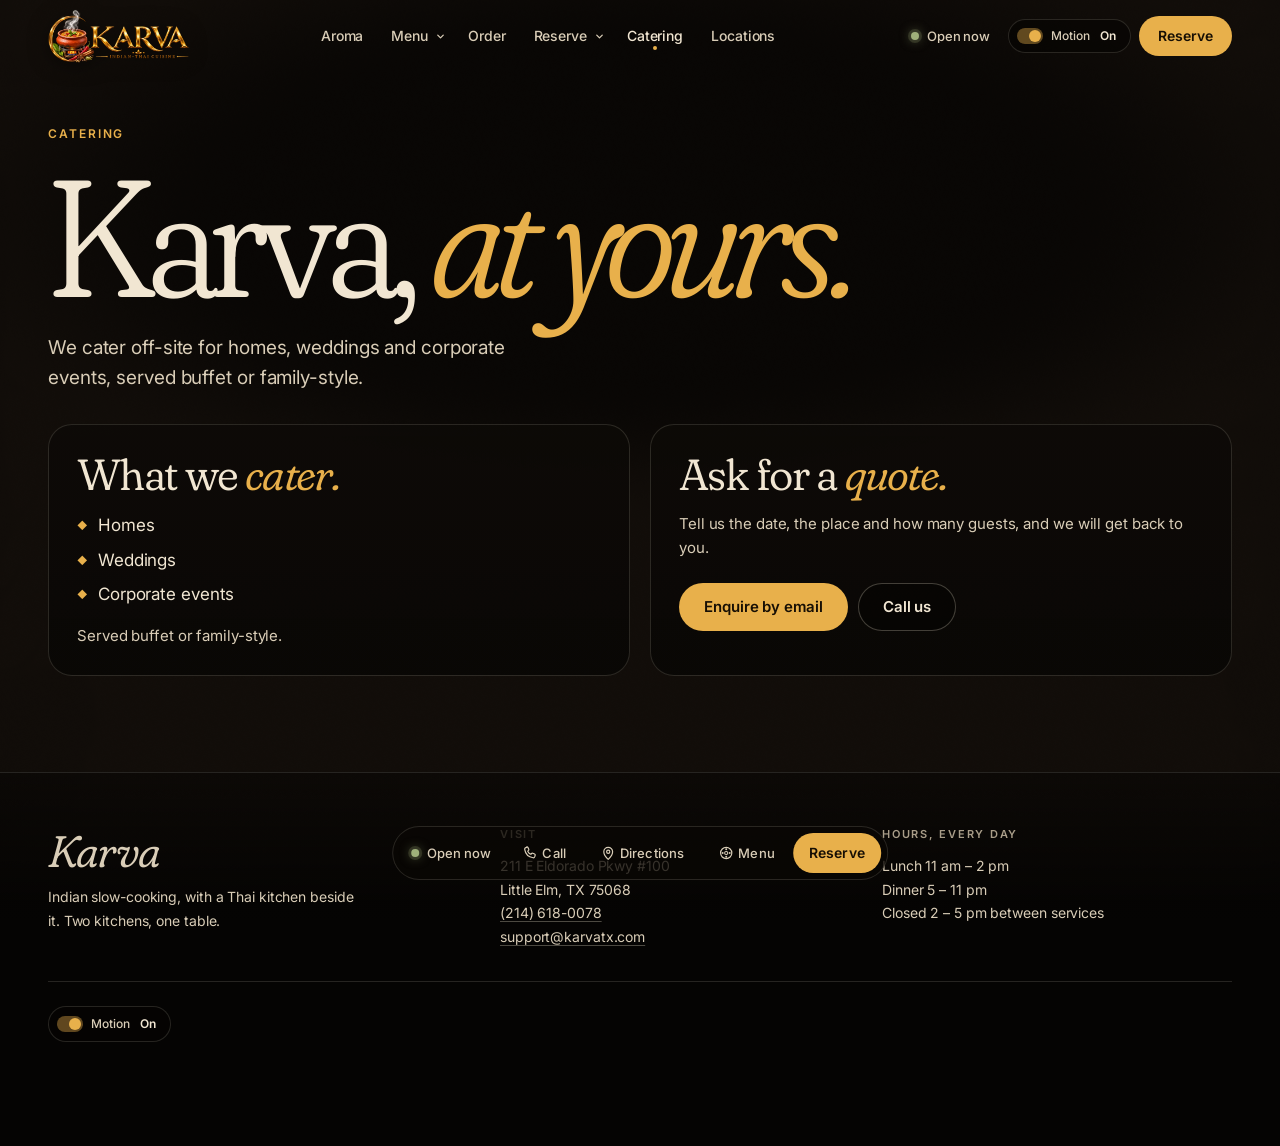
==== catering.html @ d3c76a6c "New gold Karva logo, and a sample smoke-logo opening at index-logo.html" ====
<!doctype html>
<html lang="en">
<head>
<script src="karva-motion-shim.js"></script>
<meta charset="utf-8">
<meta name="viewport" content="width=device-width, initial-scale=1, viewport-fit=cover">
<title>Karva · Catering</title>
<meta name="description" content="Karva catering in Little Elm, Texas: homes, weddings and corporate events, buffet or family-style.">
<meta name="theme-color" content="#050403">
<meta name="color-scheme" content="dark">
<link rel="icon" href="favicon.svg" type="image/svg+xml">
<link rel="preconnect" href="https://fonts.googleapis.com">
<link rel="preconnect" href="https://fonts.gstatic.com" crossorigin>
<link rel="stylesheet" href="https://fonts.googleapis.com/css2?family=Fraunces:ital,opsz,wght,SOFT,WONK@0,9..144,300..700,0..100,0..1;1,9..144,300..700,0..100,0..1&amp;family=Inter:wght@400;500;600&amp;display=swap">
<script>
/* Motion state before first paint: follow the OS unless the visitor chose. */
(function (d) {
  d.classList.add('js');
  var o = null; try { o = localStorage.getItem('karva-motion'); } catch (e) {}
  var r = !!(window.matchMedia && matchMedia('(prefers-reduced-motion: reduce)').matches);
  var on = o === 'on' || (o !== 'off' && !r);
  d.setAttribute('data-motion', on ? 'on' : 'off');
  if (on && window.WebGLRenderingContext && !/[?&]fx=off/.test(location.search)) d.classList.add('fx-pending');
})(document.documentElement);
</script>
<link rel="stylesheet" href="css/aroma.css?v=3">
<script type="module" src="js/site.js"></script>
</head>
<body data-atmos="table">
<div class="haze" aria-hidden="true"></div>
<a class="skip" href="#main">Skip to content</a>
<header class="nav" data-nav>
  <div class="nav__in">
    <a class="brand brand--logo" href="index.html"><img src="assets/brand/karva-logo-192.webp?v=2" width="502" height="192" alt="Karva, Indian-Thai cuisine. Home" decoding="async"></a>
    <nav class="nav__links" aria-label="Pages"><a href="index.html">Aroma</a><div class="dd"><a class="dd__top" href="menu.html">Menu</a><button class="dd__btn" type="button" aria-expanded="false" aria-label="More Menu pages"><svg viewBox="0 0 12 12" aria-hidden="true"><path d="m3 4.5 3 3 3-3" fill="none" stroke="currentColor" stroke-width="1.4" stroke-linecap="round" stroke-linejoin="round"/></svg></button><div class="dd__menu"><a href="menu.html">Full menu</a><a href="chaat.html">Chaat</a><a href="drinks.html">Drinks</a><a href="specials.html">Specials</a></div></div><a href="order.html">Order</a><div class="dd"><a class="dd__top" href="table.html">Reserve</a><button class="dd__btn" type="button" aria-expanded="false" aria-label="More Reserve pages"><svg viewBox="0 0 12 12" aria-hidden="true"><path d="m3 4.5 3 3 3-3" fill="none" stroke="currentColor" stroke-width="1.4" stroke-linecap="round" stroke-linejoin="round"/></svg></button><div class="dd__menu"><a href="table.html">Book a table</a><a href="parties.html">Parties</a><a href="events.html">Events</a></div></div><a href="catering.html" aria-current="page">Catering</a><a href="locations.html">Locations</a></nav>
    <div class="nav__acts">
      <p class="status" data-status><span class="status__dot" aria-hidden="true"></span><span data-status-text>11–2 · 5–11</span></p>
      <button class="motion" type="button" data-motion-toggle hidden aria-pressed="false"><span class="motion__track" aria-hidden="true"></span><span class="ml">Motion</span> <b data-motion-state>On</b></button>
      <a class="btn btn--gold btn--sm" href="tel:+12146180078" data-reserve aria-haspopup="dialog">Reserve</a>
      <details class="mnav">
        <summary aria-label="Open pages menu"><span class="mnav__ic" aria-hidden="true"></span>Pages</summary>
        <div class="mnav__sheet">
          <nav aria-label="Pages"><a class="big" href="index.html"><small>01</small>Aroma</a><a class="big" href="menu.html"><small>02</small>Menu</a><p class="mnav__sub"><a href="chaat.html">Chaat</a><a href="drinks.html">Drinks</a><a href="specials.html">Specials</a></p><a class="big" href="order.html"><small>03</small>Order</a><a class="big" href="table.html"><small>04</small>Reserve</a><p class="mnav__sub"><a href="parties.html">Parties</a><a href="events.html">Events</a></p><a class="big" href="catering.html" aria-current="page"><small>05</small>Catering</a><a class="big" href="locations.html"><small>06</small>Locations</a></nav>
          <div class="mnav__foot">
            <a class="btn btn--gold" href="tel:+12146180078" data-reserve aria-haspopup="dialog">Reserve</a>
            <a class="btn btn--line" href="tel:+12146180078">Call (214) 618-0078</a>
          </div>
        </div>
      </details>
    </div>
  </div>
</header>
<main id="main">
  <header class="phead" data-zone="0.5"><span class="kicker">Catering</span><h1>Karva, <em>at yours.</em></h1><p>We cater off-site for homes, weddings and corporate events, served buffet or family-style.</p></header>
  <div class="tgrid tgrid--two"><section class="tcard" aria-labelledby="h-c1"><h2 id="h-c1">What we <em>cater.</em></h2><ul class="tlist"><li>Homes</li><li>Weddings</li><li>Corporate events</li></ul><p>Served buffet or family-style.</p></section><section class="tcard" aria-labelledby="h-c2"><h2 id="h-c2">Ask for a <em>quote.</em></h2><p>Tell us the date, the place and how many guests, and we will get back to you.</p><div class="tcard__acts"><a class="btn btn--gold" href="mailto:support@karvatx.com?subject=Catering%20enquiry">Enquire by email</a><a class="btn btn--line" href="tel:+12146180078">Call us</a></div></section></div>
</main>
<footer class="foot">
  <div class="foot__in">
    <div>
      <p class="foot__brand">Karva</p>
      <p>Indian slow-cooking, with a Thai kitchen beside it. Two kitchens, one table.</p>
    </div>
    <div>
      <h2>Visit</h2>
      <address>211 E Eldorado Pkwy #100<br>Little Elm, TX 75068</address>
      <p><a href="tel:+12146180078">(214) 618-0078</a><br><a href="mailto:support@karvatx.com">support@karvatx.com</a></p>
    </div>
    <div>
      <h2>Hours, every day</h2>
      <p>Lunch 11 am – 2 pm<br>Dinner 5 – 11 pm<br>Closed 2 – 5 pm between services</p>
    </div>
    <div class="foot__base">
      <button class="motion" type="button" data-motion-toggle hidden aria-pressed="false"><span class="motion__track" aria-hidden="true"></span><span class="ml">Motion</span> <b data-motion-state>On</b></button>
    </div>
  </div>
</footer>
<nav class="bar" aria-label="Quick actions">
  <p class="status" data-status><span class="status__dot" aria-hidden="true"></span><span data-status-text>11–2 · 5–11</span></p>
  <a href="tel:+12146180078"><svg viewBox="0 0 20 20" aria-hidden="true"><path d="M6.2 2.8 4.4 3.3c-.9.3-1.5 1.2-1.3 2.1.9 5.4 5.1 9.6 10.5 10.5.9.2 1.8-.4 2.1-1.3l.5-1.8c.2-.6-.1-1.2-.7-1.5l-2.3-1c-.5-.2-1.1-.1-1.5.3l-.9 1c-1.7-.8-3.1-2.2-3.9-3.9l1-.9c.4-.4.5-1 .3-1.5l-1-2.3c-.3-.6-.9-.9-1.5-.7z" fill="none" stroke="currentColor" stroke-width="1.5" stroke-linejoin="round"/></svg>Call</a>
  <a href="https://www.google.com/maps/search/?api=1&amp;query=211+E+Eldorado+Pkwy+%23100%2C+Little+Elm%2C+TX+75068" target="_blank" rel="noopener"><svg viewBox="0 0 20 20" aria-hidden="true"><path d="M10 18s5.5-5.2 5.5-9.6A5.5 5.5 0 0 0 4.5 8.4C4.5 12.8 10 18 10 18z" fill="none" stroke="currentColor" stroke-width="1.5" stroke-linejoin="round"/><circle cx="10" cy="8.4" r="2" fill="none" stroke="currentColor" stroke-width="1.5"/></svg>Directions</a>
  <a href="menu.html"><svg viewBox="0 0 20 20" aria-hidden="true"><circle cx="10" cy="10" r="7" fill="none" stroke="currentColor" stroke-width="1.5"/><circle cx="10" cy="10" r="2" fill="none" stroke="currentColor" stroke-width="1.3"/><circle cx="10" cy="5.4" r="1.2" fill="currentColor"/><circle cx="14.4" cy="10" r="1.2" fill="currentColor"/><circle cx="10" cy="14.6" r="1.2" fill="currentColor"/><circle cx="5.6" cy="10" r="1.2" fill="currentColor"/></svg>Menu</a>
  <a class="bar__cta" href="tel:+12146180078" data-reserve aria-haspopup="dialog">Reserve</a>
</nav>
</body>
</html>
---- css/aroma.css ----
/* ==========================================================================
   Aroma — "you smell it before you see it."
   One stylesheet for the four pages. Black space, smoke and food.
   Display: Fraunces (SOFT + WONK axes). UI: Inter.
   Spacing scale: 8px. Breakpoints: phone < 760 · desktop >= 1080.
   The page is complete without the smoke: html.fx is only set once the
   WebGL atmosphere is actually running.
   ========================================================================== */

:root {
  --bg: #050403;
  --bg-2: #0d0a07;
  --cream: #F1E6D2;
  --cream-2: #D9CDB7;         /* 13:1 on bg */
  --mute: #A99D89;            /* 7.4:1 on bg */
  --ghee: #E8B04B;
  --turmeric: #D9A21B;
  --ember: #E2622B;
  --cardamom: #9FB07A;
  --line: rgba(241, 230, 210, .14);
  --line-2: rgba(241, 230, 210, .26);
  --glass: rgba(9, 7, 5, .78);

  --display: "Fraunces", "Iowan Old Style", "Palatino Linotype", Georgia, serif;
  --ui: "Inter", system-ui, -apple-system, "Segoe UI", Roboto, sans-serif;

  --g: 16px;
  --max: 1320px;
  --nav: calc(64px + env(safe-area-inset-top, 0px));
  --bar: calc(64px + env(safe-area-inset-bottom, 0px));
  --ease: cubic-bezier(.16, 1, .3, 1);
  --ease-io: cubic-bezier(.65, 0, .35, 1);
}
@media (min-width: 760px) { :root { --g: 32px; --nav: calc(72px + env(safe-area-inset-top, 0px)); } }
@media (min-width: 1080px) { :root { --g: 48px; --bar: 0px; } }

*, *::before, *::after { box-sizing: border-box; }
html { -webkit-text-size-adjust: 100%; background: var(--bg); scroll-padding-top: calc(var(--nav) + 16px); }
@media (prefers-reduced-motion: no-preference) { html[data-motion="on"] { scroll-behavior: smooth; } }
body {
  margin: 0;
  min-height: 100vh;
  background: var(--bg);
  color: var(--cream);
  font: 400 16px/1.55 var(--ui);
  letter-spacing: -0.006em;
  -webkit-font-smoothing: antialiased;
  -moz-osx-font-smoothing: grayscale;
  overflow-x: clip;
  padding-bottom: var(--bar);
}
body.is-locked { overflow: hidden; }
img { display: block; max-width: 100%; height: auto; }
a { color: inherit; }
button { font: inherit; color: inherit; }
h1, h2, h3, h4, p, ul, ol, dl, dd, figure { margin: 0; }
ul, ol { padding: 0; list-style: none; }

.display, h1, h2 {
  font-family: var(--display);
  font-weight: 340;
  font-optical-sizing: auto;
  font-variation-settings: "SOFT" 100, "WONK" 1;
  letter-spacing: -0.035em;
  line-height: .92;
}
em { font-style: italic; }
[hidden] { display: none !important; }
.vh { position: absolute !important; width: 1px; height: 1px; overflow: hidden; clip: rect(0 0 0 0); clip-path: inset(50%); white-space: nowrap; }

/* focus: a visible ghee ring on everything that takes focus */
:focus { outline: none; }
:focus-visible { outline: 2px solid var(--ghee); outline-offset: 3px; border-radius: 6px; }
.skip { position: fixed; left: 12px; top: -80px; z-index: 200; padding: 12px 18px; background: var(--ghee); color: #140d04; border-radius: 999px; font-weight: 600; text-decoration: none; }
.skip:focus { top: 12px; }

/* ==========================================================================
   Atmosphere + haze
   ========================================================================== */
.atmos { position: fixed; left: 0; top: 0; width: 100vw; height: 100vh; height: 100lvh; z-index: 0; display: block; pointer-events: none; }
main, .foot { position: relative; z-index: 1; }
body[data-atmos="table"]::before, body[data-atmos="dabba"]::before, body[data-atmos="chaat"]::before {
  content: ""; position: fixed; inset: 0; z-index: 0; pointer-events: none; transition: opacity 1s;
  background: radial-gradient(60% 45% at 75% 100%, rgba(226, 98, 43, .16), transparent 70%), radial-gradient(50% 40% at 10% 20%, rgba(232, 176, 75, .08), transparent 70%);
}
html.fx body::before { opacity: 0; }

.haze {
  position: fixed; inset: 0; z-index: 150; pointer-events: none; opacity: 0;
  background:
    radial-gradient(60% 50% at 30% 70%, rgba(232, 176, 75, .10), transparent 70%),
    radial-gradient(50% 40% at 70% 30%, rgba(241, 230, 210, .07), transparent 70%),
    var(--bg);
}
html[data-motion="on"] .haze { animation: haze-out 1.1s .08s var(--ease) both; }
html[data-motion="on"] .haze.is-in { animation: haze-in .5s var(--ease-io) both; }
@keyframes haze-out { from { opacity: 1; } to { opacity: 0; } }
@keyframes haze-in { from { opacity: 0; } to { opacity: 1; } }

/* ==========================================================================
   Buttons, status, motion switch
   ========================================================================== */
.btn {
  --h: 48px;
  display: inline-flex; align-items: center; justify-content: center; gap: 10px;
  min-height: var(--h); padding: 0 24px; border-radius: 999px;
  font: 600 15px/1 var(--ui); letter-spacing: -0.005em; text-decoration: none; white-space: nowrap;
  border: 1px solid transparent; cursor: pointer; background: none;
  transition: background-color .3s var(--ease), color .3s var(--ease), border-color .3s var(--ease), transform .5s var(--ease), box-shadow .5s var(--ease);
}
.btn--gold { background: var(--ghee); color: #170f04; box-shadow: 0 0 0 0 rgba(232, 176, 75, 0); }
.btn--gold:hover { background: #F2C266; box-shadow: 0 10px 40px -8px rgba(232, 176, 75, .55); transform: translateY(-1px); }
.btn--line { border-color: var(--line-2); color: var(--cream); background: rgba(5, 4, 3, .5); }
.btn--line:hover { border-color: var(--ghee); color: var(--ghee); }
.btn--sm { --h: 40px; padding: 0 18px; font-size: 14px; }
.btn--xl { --h: 64px; padding: 0 36px; font-size: 17px; }
.btn:active { transform: translateY(1px) scale(.99); }

.status { display: inline-flex; align-items: center; gap: 8px; font: 500 13px/1 var(--ui); color: var(--cream-2); white-space: nowrap; }
.status__dot { width: 8px; height: 8px; border-radius: 50%; background: var(--mute); box-shadow: 0 0 0 3px rgba(169, 157, 137, .16); flex: none; }
.status.is-open .status__dot { background: var(--cardamom); box-shadow: 0 0 0 3px rgba(159, 176, 122, .2), 0 0 12px rgba(159, 176, 122, .7); }
html[data-motion="on"] .status.is-open .status__dot { animation: ember 2.8s ease-in-out infinite; }
@keyframes ember { 50% { box-shadow: 0 0 0 5px rgba(159, 176, 122, .08), 0 0 18px rgba(159, 176, 122, .9); } }

.motion {
  display: inline-flex; align-items: center; gap: 8px; min-height: 36px; padding: 0 12px 0 8px;
  border: 1px solid var(--line); border-radius: 999px; background: rgba(5, 4, 3, .6);
  font: 500 12px/1 var(--ui); color: var(--cream-2); cursor: pointer; transition: border-color .3s, color .3s;
}
.motion:hover { border-color: var(--line-2); color: var(--cream); }
.motion__track { position: relative; width: 26px; height: 16px; border-radius: 999px; background: rgba(241, 230, 210, .16); transition: background .3s; }
.motion__track::after { content: ""; position: absolute; left: 2px; top: 2px; width: 12px; height: 12px; border-radius: 50%; background: var(--cream-2); transition: transform .4s var(--ease), background .3s; }
.motion[aria-pressed="true"] .motion__track { background: rgba(232, 176, 75, .4); }
.motion[aria-pressed="true"] .motion__track::after { transform: translateX(10px); background: var(--ghee); }
.motion b { font-weight: 600; color: var(--cream); min-width: 1.7em; }

/* ==========================================================================
   Nav: floating, minimal
   ========================================================================== */
.nav { position: fixed; z-index: 60; left: 0; right: 0; top: 0; height: var(--nav); padding-top: env(safe-area-inset-top, 0px); pointer-events: none; }
.nav__in {
  height: 100%; max-width: calc(var(--max) + 2 * var(--g)); margin: 0 auto; padding: 0 var(--g);
  display: flex; align-items: center; gap: 16px; position: relative;
}
.nav__in > * { pointer-events: auto; }
.nav::before {
  content: ""; position: absolute; inset: 0 0 -24px; pointer-events: none; opacity: 0; transition: opacity .5s;
  background: linear-gradient(to bottom, rgba(5, 4, 3, .92), rgba(5, 4, 3, .6) 60%, transparent);
}
.nav.is-scrolled::before { opacity: 1; }
.brand {
  position: relative; text-decoration: none; margin-right: auto;
  font-family: var(--display); font-size: 30px; font-weight: 400; font-style: italic; letter-spacing: -0.04em; line-height: 1;
  font-variation-settings: "SOFT" 100, "WONK" 1, "opsz" 72; color: var(--cream); padding: 6px 2px;
}
.brand::after { content: ""; position: absolute; left: 2px; right: 2px; bottom: 2px; height: 1px; background: var(--ghee); transform: scaleX(0); transform-origin: left; transition: transform .6s var(--ease); }
.brand:hover::after { transform: scaleX(1); }
.nav__links { display: none; gap: 4px; align-items: center; font: 500 14px/1 var(--ui); }
.nav__links a { position: relative; padding: 10px 12px; text-decoration: none; color: var(--cream-2); border-radius: 999px; transition: color .3s; }
.nav__links a:hover, .nav__links a[aria-current="page"] { color: var(--cream); }
.nav__links a[aria-current="page"]::after, .nav__links a:hover::after {
  content: ""; position: absolute; left: 50%; bottom: 3px; width: 4px; height: 4px; margin-left: -2px; border-radius: 50%; background: var(--ghee);
}
.nav__links .sep { color: var(--mute); }
.nav .status { padding: 8px 4px; }
.nav .status [data-status-text] { position: absolute; width: 1px; height: 1px; overflow: hidden; clip-path: inset(50%); white-space: nowrap; }
.nav__acts { display: flex; align-items: center; gap: 8px; }
.nav__acts .motion { min-height: 34px; }
@media (min-width: 1100px) {
  .nav__links { display: flex; }
  .mnav { display: none; }
  .brand { margin-right: 0; }
  .nav__links { margin: 0 auto; }
}
@media (min-width: 1080px) { .nav .status { margin-right: 6px; } .nav .status [data-status-text] { position: static; width: auto; height: auto; clip-path: none; } }
@media (max-width: 1099px) { .nav__acts .btn { display: none; } }
@media (max-width: 380px) { .motion { padding: 0 8px; } .motion > span:not(.motion__track), .motion .ml { display: none; } }

/* phone menu */
.mnav summary {
  list-style: none; display: inline-flex; align-items: center; gap: 8px; min-height: 36px; padding: 0 14px;
  border: 1px solid var(--line-2); border-radius: 999px; background: rgba(5, 4, 3, .6); font: 600 13px/1 var(--ui); cursor: pointer;
}
.mnav summary::-webkit-details-marker { display: none; }
.mnav__ic { width: 14px; height: 8px; position: relative; }
.mnav__ic::before, .mnav__ic::after { content: ""; position: absolute; left: 0; right: 0; height: 1.5px; background: currentColor; border-radius: 2px; transition: transform .4s var(--ease); }
.mnav__ic::before { top: 0; } .mnav__ic::after { bottom: 0; }
.mnav[open] .mnav__ic::before { transform: translateY(3.25px) rotate(45deg); }
.mnav[open] .mnav__ic::after { transform: translateY(-3.25px) rotate(-45deg); }
.mnav__sheet {
  position: fixed; inset: 0; z-index: -1; padding: calc(var(--nav) + 24px) var(--g) calc(var(--bar) + 24px);
  background: radial-gradient(80% 50% at 20% 100%, rgba(232, 176, 75, .14), transparent 70%), var(--bg);
  display: flex; flex-direction: column; gap: 4px; overflow-y: auto;
}
.mnav__sheet a.big { font-family: var(--display); font-size: clamp(44px, 14vw, 72px); font-weight: 330; letter-spacing: -0.04em; line-height: 1.05; text-decoration: none; padding: 4px 0; display: flex; align-items: baseline; gap: 14px; font-variation-settings: "SOFT" 100, "WONK" 1; }
.mnav__sheet a.big small { font: 500 12px/1 var(--ui); color: var(--mute); letter-spacing: .08em; }
.mnav__sheet a.big[aria-current="page"] { color: var(--ghee); font-style: italic; }
.mnav__foot { margin-top: auto; padding-top: 32px; display: flex; flex-wrap: wrap; gap: 12px; align-items: center; }
html[data-motion="on"] .mnav[open] .mnav__sheet a.big { animation: rise .7s var(--ease) both; }
html[data-motion="on"] .mnav[open] .mnav__sheet a.big:nth-child(2) { animation-delay: .05s; }
html[data-motion="on"] .mnav[open] .mnav__sheet a.big:nth-child(3) { animation-delay: .1s; }
html[data-motion="on"] .mnav[open] .mnav__sheet a.big:nth-child(4) { animation-delay: .15s; }
@keyframes rise { from { opacity: 0; transform: translateY(24px); filter: blur(6px); } }

/* ==========================================================================
   Bottom bar: Call · Directions · Menu · Reserve (phones full width,
   desktop a small floating pill)
   ========================================================================== */
.bar {
  position: fixed; z-index: 55; left: 0; right: 0; bottom: 0;
  display: grid; grid-template-columns: 1fr 1fr 1fr 1.25fr; align-items: stretch;
  padding: 8px 8px calc(8px + env(safe-area-inset-bottom, 0px)); gap: 6px;
  background: linear-gradient(to top, rgba(5, 4, 3, .98) 60%, rgba(5, 4, 3, .9));
  border-top: 1px solid var(--line);
}
.bar a {
  display: flex; flex-direction: column; align-items: center; justify-content: center; gap: 4px; min-height: 48px;
  font: 500 11.5px/1 var(--ui); letter-spacing: .01em; text-decoration: none; color: var(--cream-2); border-radius: 14px;
  transition: color .3s, background-color .3s;
}
.bar a:hover { color: var(--cream); background: rgba(241, 230, 210, .05); }
.bar svg { width: 20px; height: 20px; }
.bar .bar__cta { background: var(--ghee); color: #170f04; font-size: 14px; font-weight: 600; flex-direction: row; }
.bar .bar__cta:hover { background: #F2C266; color: #170f04; }
.bar .status { display: none; }
@media (min-width: 1080px) {
  .bar {
    left: 50%; right: auto; bottom: calc(20px + env(safe-area-inset-bottom, 0px)); transform: translateX(-50%);
    grid-template-columns: auto auto auto auto auto; padding: 6px; gap: 2px; border: 1px solid var(--line);
    border-radius: 999px; background: var(--glass);
  }
  .bar .status { display: inline-flex; padding: 0 14px 0 12px; }
  .bar a { flex-direction: row; min-height: 40px; padding: 0 16px; border-radius: 999px; font-size: 13px; }
  .bar svg { width: 16px; height: 16px; }
}

/* ==========================================================================
   Veils: a photograph under smoke. Without the WebGL smoke the photo shows
   through a still, elegant CSS haze.
   ========================================================================== */
.veil { position: absolute; inset: 0; overflow: hidden; background: var(--bg); }
.veil img { width: 100%; height: 100%; object-fit: cover; transition: opacity .6s; }
.veil::after {
  content: ""; position: absolute; inset: -10%; pointer-events: none;
  background:
    radial-gradient(30% 22% at 12% 96%, rgba(241, 230, 210, .12), transparent 70%),
    radial-gradient(26% 20% at 88% 98%, rgba(241, 230, 210, .1), transparent 70%),
    radial-gradient(140% 100% at 50% 45%, transparent 55%, rgba(5, 4, 3, .5) 100%),
    linear-gradient(to bottom, rgba(5, 4, 3, .45), transparent 22%, transparent 55%, rgba(5, 4, 3, .82));
}
.hero .veil::after { background:
    radial-gradient(46% 40% at 50% 48%, rgba(5, 4, 3, .72), rgba(5, 4, 3, .35) 70%, transparent 100%),
    radial-gradient(40% 30% at 18% 78%, rgba(241, 230, 210, .14), transparent 70%),
    radial-gradient(120% 90% at 50% 50%, transparent 30%, rgba(5, 4, 3, .78) 80%),
    linear-gradient(to bottom, rgba(5, 4, 3, .55), rgba(5, 4, 3, .25) 30%, rgba(5, 4, 3, .3) 60%, rgba(5, 4, 3, .9)); }
html[data-motion="on"]:not(.fx) .veil::after { animation: drift 18s ease-in-out infinite alternate; }
@keyframes drift { to { transform: translate3d(2%, -3%, 0) scale(1.04); } }
html.fx .veil { background: transparent; }
html.fx .veil.is-gl img { opacity: 0; }
html.fx .veil.is-gl::after { opacity: 0; }

/* text sitting over food always gets a quiet dark backing */
.legible { text-shadow: 0 1px 2px rgba(5, 4, 3, .6), 0 0 34px rgba(5, 4, 3, .75); }
.cap {
  font: 500 11.5px/1.4 var(--ui); letter-spacing: .02em; color: var(--cream-2);
  display: inline-flex; gap: 8px; align-items: center; padding: 7px 12px; border-radius: 999px; background: rgba(5, 4, 3, .66);
}
.cap::before { content: ""; width: 5px; height: 5px; border-radius: 50%; background: var(--ghee); opacity: .8; }

.kicker { font: 600 12px/1 var(--ui); letter-spacing: .16em; text-transform: uppercase; color: var(--ghee); }
.hint { font: 500 13px/1 var(--ui); color: var(--cream-2); display: none; align-items: center; gap: 10px; }
html.fx .hint { display: inline-flex; }
.hint i { width: 22px; height: 22px; border-radius: 50%; border: 1px solid var(--line-2); position: relative; }
.hint i::after { content: ""; position: absolute; inset: 7px; border-radius: 50%; background: var(--ghee); }
html[data-motion="on"] .hint i::after { animation: orbit 2.4s var(--ease-io) infinite; }
@keyframes orbit { 0% { transform: translate(-5px, 0); } 50% { transform: translate(5px, -2px); } 100% { transform: translate(-5px, 0); } }

/* ==========================================================================
   INDEX — the opening
   ========================================================================== */
.hero { position: relative; min-height: 100vh; min-height: 100svh; display: grid; place-items: center; text-align: center; padding: calc(var(--nav) + 24px) var(--g) calc(var(--bar) + 96px); }
.hero__copy { position: relative; display: grid; justify-items: center; gap: 28px; padding: 24px 12px; }
.hero__title { font-size: clamp(76px, 21vw, 260px); font-weight: 320; letter-spacing: -0.05em; line-height: .86; }
.hero__title .ln { display: block; }
.hero__title .ln:last-child { font-style: italic; color: var(--ghee); padding-right: .04em; }
.hero__line { max-width: 30ch; font: 400 clamp(16px, 1.6vw, 20px)/1.45 var(--ui); color: var(--cream); }
/* small text over a photograph always sits on a quiet dark backing (AA) */
.hero__line, .course__line, .hint { background: rgba(5, 4, 3, .62); padding: 10px 16px; border-radius: 14px; -webkit-box-decoration-break: clone; box-decoration-break: clone; }
.hint { padding: 8px 14px 8px 8px; border-radius: 999px; }
.course__line { justify-self: start; }
.course--right .course__line { justify-self: end; }
.hero__foot { position: absolute; left: var(--g); right: var(--g); bottom: calc(var(--bar) + 20px); display: flex; justify-content: space-between; align-items: end; gap: 16px; }
.cue { font: 500 12px/1 var(--ui); letter-spacing: .14em; text-transform: uppercase; color: var(--cream-2); display: inline-flex; align-items: center; gap: 10px; text-decoration: none; }
.cue::after { content: ""; width: 1px; height: 32px; background: linear-gradient(var(--ghee), transparent); }
html[data-motion="on"] .cue::after { animation: fall 2.2s var(--ease-io) infinite; transform-origin: top; }
@keyframes fall { 0% { transform: scaleY(0); } 50% { transform: scaleY(1); } 100% { transform: scaleY(1); opacity: 0; } }

/* the opening sequence: the HTML title condenses in while the smoke words hold */
html.fx-pending .hero__title { opacity: 0; filter: blur(18px); }
html.fx-pending .hero:not(.is-formed) .hero__title { animation: failsafe .01s 6s forwards; }
html.fx-pending .hero.is-formed .hero__title { opacity: 1; filter: blur(0); transition: opacity 1.6s var(--ease), filter 1.8s var(--ease); }
html.fx-pending .hero .hero__line, html.fx-pending .hero .hint, html.fx-pending .hero__foot { opacity: 0; transform: translateY(12px); }
html.fx-pending .hero:not(.is-released) .hero__line { animation: failsafe .01s 6.5s forwards; }
html.fx-pending .hero.is-released .hero__line,
html.fx-pending .hero.is-released .hint,
html.fx-pending .hero.is-released .hero__foot { opacity: 1; transform: none; transition: opacity 1.4s var(--ease) .5s, transform 1.4s var(--ease) .5s; }
@keyframes failsafe { to { opacity: 1; filter: none; transform: none; } }
html[data-motion="on"]:not(.fx-pending) .hero__copy > * { animation: rise 1.4s var(--ease) both; }
html[data-motion="on"]:not(.fx-pending) .hero__copy > :nth-child(2) { animation-delay: .15s; }
html[data-motion="on"]:not(.fx-pending) .hero__copy > :nth-child(3) { animation-delay: .3s; }

/* courses */
.course { position: relative; min-height: 100vh; min-height: 100svh; display: grid; align-items: end; padding: calc(var(--nav) + 32px) var(--g) calc(var(--bar) + 40px); }
.course__inner { max-width: var(--max); width: 100%; margin: 0 auto; display: flex; }
.course__text { position: relative; width: fit-content; max-width: 100%; display: grid; gap: 18px; padding-bottom: 8px; }
.course--right .course__inner { justify-content: flex-end; }
.course__no { font: 600 12px/1 var(--ui); letter-spacing: .18em; color: var(--ghee); text-transform: uppercase; display: flex; gap: 14px; align-items: center; }
.course__no::after { content: ""; width: 48px; height: 1px; background: currentColor; opacity: .6; }
.course__word { font-size: clamp(88px, 24vw, 300px); font-weight: 300; letter-spacing: -0.055em; line-height: .82; margin-left: -.04em; }
.course__word em { color: var(--ghee); }
.course__line { max-width: 34ch; font-size: clamp(16px, 1.5vw, 19px); line-height: 1.5; color: var(--cream); }
.course .cap { position: absolute; right: var(--g); top: calc(var(--nav) + 16px); }
.course--right .course__text { justify-items: end; text-align: right; }
.course--right .course__no { flex-direction: row-reverse; }
@media (min-width: 1080px) { .course { padding-bottom: 132px; } }

/* stirring: the word is still smoke until the plate has been stirred */
html.fx[data-motion="on"] [data-stir] .course__word,
html.fx[data-motion="on"] [data-stir] .course__line { transition: opacity 1.6s var(--ease), filter 1.8s var(--ease), transform 1.8s var(--ease), letter-spacing 2s var(--ease); }
html.fx[data-motion="on"] [data-stir]:not(.is-clear) .course__word { opacity: .06; filter: blur(22px); transform: translateY(.06em) scale(1.04); letter-spacing: -0.02em; }
html.fx[data-motion="on"] [data-stir]:not(.is-clear) .course__line { opacity: 0; filter: blur(8px); transform: translateY(10px); }
html.fx[data-motion="on"] [data-stir].is-clear .course__line { transition-delay: .35s; }

/* finale */
.finale { position: relative; min-height: 92vh; min-height: 92svh; display: grid; place-items: center; text-align: center; padding: 120px var(--g); }
.finale__in { display: grid; justify-items: center; gap: 28px; }
.finale__h { font-size: clamp(56px, 11vw, 168px); font-weight: 320; letter-spacing: -0.05em; }
.finale__h em { color: var(--ghee); }
.finale__acts { display: flex; flex-wrap: wrap; gap: 12px; justify-content: center; }
.finale__fine { font-size: 14px; color: var(--cream-2); max-width: 44ch; }
.second { margin-top: 24px; padding-top: 24px; border-top: 1px solid var(--line); display: grid; gap: 8px; justify-items: center; }
.second p:last-child { font-size: 15px; color: var(--cream-2); }

/* ==========================================================================
   Page heads (dabba, chaat, table)
   ========================================================================== */
.phead { position: relative; padding: calc(var(--nav) + 56px) var(--g) 32px; max-width: calc(var(--max) + 2 * var(--g)); margin: 0 auto; }
.phead h1 { font-size: clamp(64px, 13vw, 184px); font-weight: 320; letter-spacing: -0.05em; }
.phead h1 em { color: var(--ghee); }
.phead p { margin-top: 20px; max-width: 40ch; font-size: clamp(16px, 1.5vw, 19px); color: var(--cream-2); }
.phead .kicker { display: block; margin-bottom: 20px; }
html[data-motion="on"] .phead > * { animation: rise 1.4s var(--ease) both .25s; }
html[data-motion="on"] .phead > :nth-child(2) { animation-delay: .38s; }
html[data-motion="on"] .phead > :nth-child(3) { animation-delay: .5s; }

/* ==========================================================================
   MENU — the masala dabba
   ========================================================================== */
.dabba-wrap { max-width: calc(var(--max) + 2 * var(--g)); margin: 0 auto; padding: 8px var(--g) 96px; display: grid; gap: 48px; }
@media (min-width: 1080px) {
  .dabba-wrap { grid-template-columns: minmax(0, 1.05fr) minmax(0, 1fr); gap: 72px; align-items: start; }
  .tins { position: sticky; top: calc(var(--nav) + 16px); }
}
.tins { display: grid; justify-items: center; gap: 28px; }
.phead--tight { padding-bottom: 8px; }
.phead--tight h1 { font-size: clamp(56px, 9vw, 128px); }
@media (min-width: 1080px) { .tins .tin:not(.tin--thai) { --s: min(560px, calc(100vh - var(--nav) - 230px), 40vw); } }
.tins__note { font-size: 13px; color: var(--mute); text-align: center; }

.tin {
  --s: min(92vw, 600px);
  position: relative; display: block; width: var(--s); aspect-ratio: 1; border-radius: 50%;
  background:
    radial-gradient(circle at 34% 26%, rgba(255, 255, 255, .5), rgba(255, 255, 255, 0) 22%),
    conic-gradient(from 210deg, #2c2f32, #d4d9dd 7%, #5a5f64 16%, #f1f4f6 27%, #6a6f74 38%, #24272a 50%, #a9aeb3 63%, #44484c 74%, #e6eaed 86%, #2c2f32);
  box-shadow:
    0 50px 90px -20px rgba(0, 0, 0, .9),
    0 18px 30px -10px rgba(0, 0, 0, .7),
    inset 0 0 0 1px rgba(255, 255, 255, .25),
    inset 0 2px 1px rgba(255, 255, 255, .5),
    inset 0 -3px 6px rgba(0, 0, 0, .6);
}
.tin::before { /* the floor of the tin: concentric brushing, darker steel */
  content: ""; position: absolute; inset: 4.2%; border-radius: 50%;
  background:
    repeating-radial-gradient(circle at 50% 50%, rgba(255, 255, 255, .035) 0 1px, rgba(0, 0, 0, .04) 1px 3px),
    radial-gradient(circle at 36% 30%, rgba(255, 255, 255, .28), transparent 40%),
    conic-gradient(from 30deg, #3d4145, #9aa0a5 12%, #4b4f53 25%, #c3c8cc 40%, #3a3e42 55%, #8d9297 70%, #2f3337 85%, #3d4145);
  box-shadow: inset 0 10px 26px rgba(0, 0, 0, .75), inset 0 -2px 2px rgba(255, 255, 255, .25), 0 0 0 2px rgba(0, 0, 0, .25);
}
.tin::after { /* the warm light of the room on the rim */
  content: ""; position: absolute; inset: -1px; border-radius: 50%; pointer-events: none;
  background: radial-gradient(circle at 70% 85%, rgba(232, 176, 75, .18), transparent 30%);
  mix-blend-mode: screen;
}
.tin__list { position: absolute; inset: 0; }

.katori {
  --k: 27%;
  position: absolute; left: calc(var(--x) - var(--k) / 2); top: calc(var(--y) - var(--k) / 2);
  width: var(--k); aspect-ratio: 1; padding: 0; border: 0; border-radius: 50%; cursor: pointer; background: none;
  transition: transform .6s var(--ease), filter .6s var(--ease);
  -webkit-tap-highlight-color: transparent;
}
.katori__bowl {
  position: absolute; inset: 0; border-radius: 50%;
  background:
    radial-gradient(circle at 34% 24%, rgba(255, 255, 255, .6), transparent 26%),
    conic-gradient(from 160deg, #3b3f43, #e9edf0 10%, #70757a 24%, #f6f8f9 36%, #50555a 52%, #2b2e31 64%, #b9bec2 78%, #474b4f 90%, #3b3f43);
  box-shadow: 0 12px 18px -6px rgba(0, 0, 0, .85), 0 3px 4px rgba(0, 0, 0, .6), inset 0 0 0 1px rgba(255, 255, 255, .28);
}
.katori__spice {
  position: absolute; inset: 9%; border-radius: 50%;
  background-color: var(--c);
  background-image:
    radial-gradient(circle at 38% 32%, rgba(255, 255, 255, .34), transparent 46%),
    radial-gradient(circle at 50% 50%, transparent 54%, rgba(0, 0, 0, .5) 100%),
    var(--tex, none);
  background-size: 100% 100%, 100% 100%, var(--ts, 100% 100%);
  box-shadow: inset 0 4px 10px rgba(0, 0, 0, .55), inset 0 -2px 3px rgba(255, 255, 255, .12);
  transition: transform .8s var(--ease);
}
.katori__spice::after { /* a heap: the middle catches the light */
  content: ""; position: absolute; inset: 14%; border-radius: 50%;
  background: radial-gradient(circle at 42% 38%, rgba(255, 255, 255, .22), transparent 60%);
  filter: blur(2px);
}
.katori__label {
  position: absolute; z-index: 3; left: 50%; bottom: -6px; transform: translate(-50%, 50%);
  padding: 5px 10px; border-radius: 999px; background: rgba(5, 4, 3, .9); border: 1px solid var(--line);
  font: 600 11px/1 var(--ui); letter-spacing: .02em; white-space: nowrap; color: var(--cream); pointer-events: none;
  transition: background .3s, color .3s, border-color .3s;
}
.katori:hover { transform: translateY(-3px) scale(1.04); }
.katori:hover .katori__spice { transform: scale(1.04) rotate(8deg); }
.katori[aria-selected="true"] { transform: translateY(-5px) scale(1.07); filter: drop-shadow(0 0 22px rgba(232, 176, 75, .35)); z-index: 2; }
.katori[aria-selected="true"] .katori__label { background: var(--ghee); color: #170f04; border-color: var(--ghee); }
.katori:focus-visible { outline-offset: 4px; border-radius: 50%; }
@media (max-width: 480px) { .katori__label { font-size: 10px; padding: 4px 7px; } }

/* spice textures: seeds drawn as dots, powders as fine grain */
.sp-turmeric   { --c: #D9A21B; --tex: url("data:image/svg+xml,%3Csvg xmlns='http://www.w3.org/2000/svg' width='120' height='120'%3E%3Cfilter id='n'%3E%3CfeTurbulence type='fractalNoise' baseFrequency='.9' numOctaves='2'/%3E%3CfeColorMatrix values='0 0 0 0 .4 0 0 0 0 .25 0 0 0 0 0 0 0 0 .55 0'/%3E%3C/filter%3E%3Crect width='120' height='120' filter='url(%23n)'/%3E%3C/svg%3E"); --ts: 60px 60px; }
.sp-chilli     { --c: #B3311F; --tex: url("data:image/svg+xml,%3Csvg xmlns='http://www.w3.org/2000/svg' width='120' height='120'%3E%3Cfilter id='n'%3E%3CfeTurbulence type='fractalNoise' baseFrequency='.85' numOctaves='2'/%3E%3CfeColorMatrix values='0 0 0 0 .25 0 0 0 0 .02 0 0 0 0 0 0 0 0 .6 0'/%3E%3C/filter%3E%3Crect width='120' height='120' filter='url(%23n)'/%3E%3C/svg%3E"); --ts: 60px 60px; }
.sp-coriander  { --c: #A88A5C; --tex: radial-gradient(circle at 50% 50%, #CDB487 0 34%, #7A6040 38% 46%, transparent 50%); --ts: 9px 9px; }
.sp-cumin      { --c: #6B4E2E; --tex: radial-gradient(ellipse 22% 48% at 50% 50%, #9A7A4E 0 60%, transparent 70%); --ts: 6px 8px; }
.sp-garam      { --c: #4E3220; --tex: url("data:image/svg+xml,%3Csvg xmlns='http://www.w3.org/2000/svg' width='120' height='120'%3E%3Cfilter id='n'%3E%3CfeTurbulence type='fractalNoise' baseFrequency='.7' numOctaves='3'/%3E%3CfeColorMatrix values='0 0 0 0 .55 0 0 0 0 .35 0 0 0 0 .2 0 0 0 .5 0'/%3E%3C/filter%3E%3Crect width='120' height='120' filter='url(%23n)'/%3E%3C/svg%3E"); --ts: 60px 60px; }
.sp-cardamom   { --c: #8C9E5E; --tex: radial-gradient(ellipse 30% 46% at 50% 50%, #B5C47F 0 45%, #66773D 55% 66%, transparent 72%); --ts: 11px 14px; }
.sp-saffron    { --c: #8E2412; --tex: url("data:image/svg+xml,%3Csvg xmlns='http://www.w3.org/2000/svg' width='80' height='80'%3E%3Cg stroke-linecap='round' fill='none' stroke-width='1.6'%3E%3Cpath d='M6 12q8 4 14 14M30 6q-2 9 6 16M52 10q7 6 10 16M10 40q9-3 16 6M40 34q5 8 14 9M64 40q-3 9 4 16M14 64q8 1 12 10M44 58q-1 9 8 14M70 66q6-2 8 8' stroke='%23E2622B'/%3E%3Cpath d='M20 22q6 8 2 16M48 22q-6 4-4 12M28 52q6-6 14-4M60 28q4 6 12 4M4 54q4 6 0 14' stroke='%23C2401A'/%3E%3C/g%3E%3C/svg%3E"); --ts: 40px 40px; }
.sp-mustard    { --c: #2E2117; --tex: radial-gradient(circle at 45% 40%, #7A5634 0 22%, #3B2A1C 32% 44%, transparent 50%); --ts: 6px 6px; }
.sp-fennel     { --c: #9E9A5A; --tex: radial-gradient(ellipse 18% 46% at 50% 50%, #C8C27E 0 55%, transparent 68%); --ts: 6px 9px; }
.sp-coconut    { --c: #E7DCC0; --tex: url("data:image/svg+xml,%3Csvg xmlns='http://www.w3.org/2000/svg' width='120' height='120'%3E%3Cfilter id='n'%3E%3CfeTurbulence type='fractalNoise' baseFrequency='.6' numOctaves='2'/%3E%3CfeColorMatrix values='0 0 0 0 .55 0 0 0 0 .5 0 0 0 0 .35 0 0 0 .35 0'/%3E%3C/filter%3E%3Crect width='120' height='120' filter='url(%23n)'/%3E%3C/svg%3E"); --ts: 60px 60px; }
.sp-soy        { --c: #4A2C17; --tex: repeating-linear-gradient(20deg, transparent 0 5px, rgba(160, 110, 60, .45) 5px 7px, transparent 7px 11px); --ts: auto; }

/* the lid lifts on load (Motion on) */
.lid {
  position: absolute; inset: -1.5%; border-radius: 50%; z-index: 5; pointer-events: none; display: none;
  background:
    radial-gradient(circle at 50% 50%, #cfd4d8 0 5%, #6c7176 5.6% 6.4%, transparent 7%),
    radial-gradient(circle at 34% 26%, rgba(255, 255, 255, .6), transparent 32%),
    repeating-radial-gradient(circle at 50% 50%, rgba(255, 255, 255, .04) 0 1px, rgba(0, 0, 0, .05) 1px 3px),
    conic-gradient(from 230deg, #34383c, #e3e7ea 9%, #61666b 20%, #f4f6f8 31%, #575c61 44%, #2a2d30 55%, #b4b9bd 68%, #3f4347 80%, #dfe3e6 90%, #34383c);
  box-shadow: 0 40px 80px rgba(0, 0, 0, .8), inset 0 0 0 2px rgba(255, 255, 255, .25), inset 0 -6px 12px rgba(0, 0, 0, .4);
}
html[data-motion="on"] .lid { display: block; animation: lid 2.2s .45s var(--ease-io) both; }
@keyframes lid {
  0% { transform: none; opacity: 1; }
  40% { transform: translate(-2%, -6%) scale(1.04) rotate(-4deg); opacity: 1; }
  100% { transform: translate(-46%, -64%) scale(1.3) rotate(-18deg); opacity: 0; }
}

.tin--thai { --s: min(46vw, 260px); }
.tin--thai .katori { --k: 40%; }
.thai-tab { position: relative; padding: 0; border: 0; background: none; cursor: pointer; border-radius: 50%; display: grid; justify-items: center; gap: 18px; transition: transform .6s var(--ease); }
.thai-tab:hover { transform: translateY(-3px); }
.thai-tab .tin { pointer-events: none; }
.thai-tab .katori { pointer-events: none; }
.thai-tab__label { font: 600 12px/1 var(--ui); letter-spacing: .14em; text-transform: uppercase; color: var(--cream-2); padding: 7px 12px; border-radius: 999px; border: 1px solid var(--line); transition: background .3s, color .3s; }
.thai-tab[aria-selected="true"] .thai-tab__label { background: var(--ghee); color: #170f04; border-color: var(--ghee); }
.thai-tab[aria-selected="true"] .tin { filter: drop-shadow(0 0 22px rgba(232, 176, 75, .3)); }

/* chapters */
.chapters { position: relative; min-height: 60vh; }
.chap { display: grid; gap: 24px; padding-top: 8px; }
.chap[hidden] { display: none; }
.chap__spice { display: flex; align-items: center; gap: 12px; font: 600 12px/1 var(--ui); letter-spacing: .16em; text-transform: uppercase; color: var(--cream-2); }
.chap__spice .sw { width: 14px; height: 14px; border-radius: 50%; background: var(--c); box-shadow: 0 0 0 3px rgba(241, 230, 210, .08), 0 0 16px var(--c); }
.chap__h { font-size: clamp(56px, 8vw, 120px); font-weight: 320; letter-spacing: -0.05em; }
.chap__h em { color: var(--ghee); }
.chap__lede { color: var(--cream-2); max-width: 44ch; font-size: 16px; }
.dishes { border-top: 1px solid var(--line); }
.dishes li { display: grid; grid-template-columns: 2.2em 1fr; gap: 0 12px; align-items: baseline; padding: 16px 0; border-bottom: 1px solid var(--line); }
.dishes .n { font: 500 12px/1 var(--ui); color: var(--mute); font-variant-numeric: tabular-nums; }
.dishes .nm { font-family: var(--display); font-size: clamp(22px, 2.2vw, 28px); font-weight: 380; letter-spacing: -0.02em; line-height: 1.15; font-variation-settings: "SOFT" 100, "WONK" 0; }
.dishes .sub { grid-column: 2; margin-top: 6px; font-size: 14px; color: var(--mute); }
html[data-motion="on"] .chap.is-in .dishes li { animation: rise .9s var(--ease) both; animation-delay: calc(var(--i, 0) * 45ms + .1s); }
html[data-motion="on"] .chap.is-in .chap__h { animation: rise 1.1s var(--ease) both; }
.band { position: relative; aspect-ratio: 16 / 9; border-radius: 22px; overflow: hidden; isolation: isolate; }
.band .veil { border-radius: inherit; }
.band .cap { position: absolute; left: 14px; bottom: 14px; z-index: 2; }
.chap__more { display: flex; flex-wrap: wrap; gap: 12px; align-items: center; }
.chap__note { font-size: 14px; color: var(--mute); }
.chap .veg { display: inline-flex; align-items: center; gap: 6px; font: 500 12px/1 var(--ui); color: var(--cardamom); }

/* JS off: every chapter shows, one after another */
html:not(.js) .chap { padding-bottom: 64px; }

/* ==========================================================================
   CHAAT — the counter
   ========================================================================== */
.counter { position: relative; margin-top: 16px; }
.counter__track {
  position: relative; z-index: 1; display: flex; gap: clamp(16px, 2.4vw, 32px); overflow-x: auto; overflow-y: hidden;
  scroll-snap-type: x mandatory; scroll-padding-inline: var(--g); overscroll-behavior-x: contain;
  padding: 56px var(--g) 88px; scrollbar-width: thin; scrollbar-color: rgba(232, 176, 75, .5) transparent;
}
.counter__track:focus-visible { outline-offset: -6px; border-radius: 24px; }
.counter__track::-webkit-scrollbar { height: 6px; }
.counter__track::-webkit-scrollbar-thumb { background: rgba(232, 176, 75, .45); border-radius: 6px; }
.counter__slab { /* the long dark counter, lit from above */
  position: absolute; left: 0; right: 0; bottom: 36px; height: 46%; pointer-events: none;
  background:
    linear-gradient(to bottom, rgba(232, 176, 75, .5), rgba(232, 176, 75, 0) 2px),
    linear-gradient(to bottom, #1b140d, #0a0806 40%, #050403);
  box-shadow: 0 -1px 0 rgba(241, 230, 210, .18);
}
.counter__slab::after { content: ""; position: absolute; left: 0; right: 0; top: 0; height: 60px; background: radial-gradient(50% 100% at 50% 0, rgba(232, 176, 75, .1), transparent); }
.counter__item { position: relative; flex: 0 0 auto; width: clamp(196px, 58vw, 250px); scroll-snap-align: start; }
.counter__item::before { /* a pendant light over each plate */
  content: ""; position: absolute; left: 50%; top: -56px; width: 150%; height: 120%; transform: translateX(-50%); pointer-events: none;
  background: radial-gradient(40% 60% at 50% 0, rgba(255, 214, 140, .16), transparent 70%);
}
.plate {
  position: relative; display: grid; gap: 14px; text-decoration: none; color: inherit; border-radius: 24px; padding: 0 0 6px;
}
.plate__ph {
  position: relative; border-radius: 160px 160px 22px 22px; overflow: hidden; aspect-ratio: 479 / 599; background: #120d08;
  box-shadow: 0 30px 60px -24px rgba(232, 176, 75, .45), 0 0 0 1px rgba(241, 230, 210, .1);
  transition: transform .8s var(--ease), box-shadow .8s var(--ease);
}
.plate__ph img { width: 100%; height: 100%; object-fit: cover; transition: transform 1.2s var(--ease), filter 1.2s var(--ease); filter: saturate(.92) brightness(.9); }
.plate__ph::after { content: ""; position: absolute; inset: 0; background: linear-gradient(to bottom, rgba(255, 220, 160, .12), transparent 30%, transparent 70%, rgba(5, 4, 3, .45)); }
.plate:hover .plate__ph, .plate:focus-visible .plate__ph { transform: translateY(-8px); box-shadow: 0 40px 70px -24px rgba(232, 176, 75, .7), 0 0 0 1px rgba(232, 176, 75, .5); }
.plate:hover img, .plate:focus-visible img { transform: scale(1.05); filter: saturate(1.05) brightness(1); }
.plate:focus-visible { outline-offset: 6px; }
.plate__no { font: 600 11px/1 var(--ui); letter-spacing: .16em; color: var(--ghee); }
.plate__nm { font-family: var(--display); font-size: 24px; font-weight: 380; letter-spacing: -0.025em; line-height: 1.08; font-variation-settings: "SOFT" 100, "WONK" 1; }
.plate__sub { font-size: 13px; color: var(--mute); line-height: 1.4; }
.counter__ctrl { display: flex; gap: 8px; justify-content: space-between; align-items: center; padding: 0 var(--g); max-width: calc(var(--max) + 2 * var(--g)); margin: 0 auto; }
.counter__ctrl p { font-size: 13px; color: var(--mute); }
@media (max-width: 759px) { .counter__ctrl { justify-content: flex-end; } .counter__ctrl p { display: none; } }
.round { width: 48px; height: 48px; border-radius: 50%; border: 1px solid var(--line-2); background: rgba(5, 4, 3, .6); display: inline-grid; place-items: center; cursor: pointer; transition: border-color .3s, color .3s, transform .4s var(--ease); }
.round:hover { border-color: var(--ghee); color: var(--ghee); }
.round:active { transform: scale(.94); }
.round[disabled] { opacity: .35; cursor: default; }
.ratios { text-align: center; padding: 72px var(--g) 96px; }
.ratios p { font-family: var(--display); font-style: italic; font-size: clamp(32px, 5vw, 64px); font-weight: 320; letter-spacing: -0.035em; color: var(--cream); font-variation-settings: "SOFT" 100, "WONK" 1; }
.ratios small { display: block; margin-top: 16px; font: 400 14px/1.5 var(--ui); color: var(--mute); }
.veg { display: inline-flex; align-items: center; gap: 6px; color: var(--cardamom); }
.veg__mark { width: 12px; height: 12px; border: 1.5px solid currentColor; border-radius: 2px; display: inline-grid; place-items: center; }
.veg__mark::after { content: ""; width: 5px; height: 5px; border-radius: 50%; background: currentColor; }

/* ledger: the full detail of every chaat, as text. With JS it opens in the sheet. */
.ledger { max-width: 860px; margin: 0 auto; padding: 32px var(--g) 64px; display: grid; gap: 56px; }
html.js .ledger { display: none; }
.dish { display: grid; gap: 14px; }
.dish__no { font: 600 12px/1 var(--ui); letter-spacing: .14em; color: var(--ghee); display: flex; gap: 12px; align-items: center; flex-wrap: wrap; }
.dish__no .veg { letter-spacing: .02em; font-weight: 500; }
.dish__name { font-family: var(--display); font-size: clamp(36px, 4.6vw, 56px); font-weight: 340; letter-spacing: -0.04em; line-height: .98; font-variation-settings: "SOFT" 100, "WONK" 1; }
.dish__sub { font-size: 14px; color: var(--mute); }
.dish__story { font-size: 16px; line-height: 1.6; color: var(--cream); max-width: 52ch; }
.dish h4 { font: 600 11px/1 var(--ui); letter-spacing: .16em; text-transform: uppercase; color: var(--cream-2); margin-top: 6px; }
.dish__plate li { position: relative; padding: 6px 0 6px 20px; font-size: 15px; color: var(--cream-2); line-height: 1.5; }
.dish__plate li::before { content: ""; position: absolute; left: 2px; top: 15px; width: 8px; height: 1px; background: var(--ghee); }
.dish__allergens { font-size: 14px; color: var(--cream-2); padding-top: 12px; border-top: 1px solid var(--line); }
.dish__allergens b { font-weight: 600; color: var(--cream); margin-right: 8px; }

/* the detail sheet */
.sheet {
  width: min(980px, calc(100vw - 24px)); max-height: calc(100dvh - 24px); padding: 0; border: 1px solid var(--line); border-radius: 28px;
  background: radial-gradient(80% 60% at 20% 0, rgba(232, 176, 75, .1), transparent 70%), #0b0806; color: var(--cream); overflow: auto;
  box-shadow: 0 60px 120px rgba(0, 0, 0, .8);
}
.sheet::backdrop { background: rgba(5, 4, 3, .72); }
html[data-motion="on"] .sheet[open] { animation: sheet-in .7s var(--ease) both; }
html[data-motion="on"] .sheet[open]::backdrop { animation: haze-in .5s ease both; }
@keyframes sheet-in { from { opacity: 0; transform: translateY(24px) scale(.98); } }
.sheet__in { display: grid; gap: 28px; padding: 24px; }
@media (min-width: 820px) { .sheet__in { grid-template-columns: minmax(0, 380px) minmax(0, 1fr); gap: 44px; padding: 36px; align-items: start; } }
.sheet__ph { position: relative; width: 100%; max-width: 380px; justify-self: center; border-radius: 180px 180px 24px 24px; overflow: hidden; aspect-ratio: 479 / 599; background: #120d08; }
@media (max-width: 819px) { .sheet__ph { max-width: 260px; } }
.sheet__ph img { width: 100%; height: 100%; object-fit: cover; }
.sheet__ph .steam { position: absolute; inset: -20%; pointer-events: none; opacity: 0;
  background:
    radial-gradient(30% 22% at 30% 70%, rgba(241, 230, 210, .9), transparent 70%),
    radial-gradient(34% 26% at 66% 56%, rgba(241, 230, 210, .8), transparent 70%),
    radial-gradient(40% 30% at 50% 30%, rgba(232, 176, 75, .5), transparent 70%),
    radial-gradient(60% 50% at 50% 50%, rgba(241, 230, 210, .6), transparent 75%);
  filter: blur(12px);
}
html[data-motion="on"] .sheet.is-steaming .sheet__ph img { animation: emerge 2s var(--ease) both; }
html[data-motion="on"] .sheet.is-steaming .sheet__ph .steam { animation: steam 2.4s var(--ease) both; }
@keyframes emerge { from { filter: blur(16px) brightness(1.5) saturate(.2) contrast(.7); transform: scale(1.08); } }
@keyframes steam { 0% { opacity: 1; transform: translateY(8%) scale(1); } 100% { opacity: 0; transform: translateY(-24%) scale(1.25); } }
.sheet__close { position: sticky; top: 12px; float: right; margin: 12px 12px 0 0; z-index: 3; width: 44px; height: 44px; }
.sheet .dish__name { font-size: clamp(36px, 4.6vw, 52px); }
.sheet__nav { display: flex; gap: 8px; margin-top: 8px; }
.sheet__nav .btn { --h: 40px; font-size: 13px; padding: 0 16px; }

/* ==========================================================================
   TABLE — come to the table
   ========================================================================== */
.phone-block { max-width: calc(var(--max) + 2 * var(--g)); margin: 0 auto; padding: 8px var(--g) 64px; }
.phone {
  display: inline-block; text-decoration: none; font-family: var(--display); font-weight: 300; line-height: .86;
  font-size: clamp(64px, 12.6vw, 196px); letter-spacing: -0.05em; font-variation-settings: "SOFT" 100, "WONK" 1;
  font-variant-numeric: lining-nums; color: var(--cream); transition: color .4s var(--ease); white-space: nowrap;
}
.phone span { display: inline-block; }
.phone .a { color: var(--ghee); font-style: italic; margin-right: .12em; }
.phone:hover { color: #fff; }
.phone:hover .a { color: #F2C266; }
@media (max-width: 759px) { .phone { font-size: 19.5vw; } .phone span { display: block; } }
.phone-block p { margin-top: 20px; font-size: 15px; color: var(--cream-2); }
.tgrid { max-width: calc(var(--max) + 2 * var(--g)); margin: 0 auto; padding: 0 var(--g) 96px; display: grid; gap: 16px; }
@media (min-width: 900px) { .tgrid { grid-template-columns: repeat(12, minmax(0, 1fr)); gap: 20px; } }
.tcard {
  position: relative; padding: 28px; border-radius: 24px; border: 1px solid var(--line);
  background: linear-gradient(to bottom, rgba(13, 10, 7, .86), rgba(9, 7, 5, .9));
  display: grid; gap: 16px; align-content: start;
}
.tcard h2 { font-size: clamp(34px, 3.4vw, 48px); font-weight: 340; letter-spacing: -0.04em; line-height: 1; }
.tcard h2 em { color: var(--ghee); }
.tcard p { color: var(--cream-2); font-size: 15px; }
@media (min-width: 900px) {
  .tcard--hours { grid-column: span 5; }
  .tcard--where { grid-column: span 7; }
  .tcard--reserve { grid-column: span 12; }
}
@media (min-width: 900px) { .tcard--reserve { grid-template-columns: 1.1fr 1fr; align-items: center; gap: 32px; padding: 40px; } }
.hours { display: grid; gap: 0; border-top: 1px solid var(--line); }
.hours div { display: flex; justify-content: space-between; gap: 16px; padding: 14px 0; border-bottom: 1px solid var(--line); font-size: 15px; }
.hours dt { color: var(--cream-2); }
.hours dd { font-variant-numeric: tabular-nums; color: var(--cream); }
.status--long { font-size: 15px; color: var(--cream); }
.addr { font-family: var(--display); font-size: clamp(26px, 2.6vw, 34px); font-weight: 360; line-height: 1.15; letter-spacing: -0.025em; font-style: normal; font-variation-settings: "SOFT" 100, "WONK" 0; }
.gather { max-width: calc(var(--max) + 2 * var(--g)); margin: 0 auto; padding: 32px var(--g) 64px; }
.gather > h2 { font-size: clamp(48px, 7vw, 104px); font-weight: 320; letter-spacing: -0.05em; margin-bottom: 32px; }
.gather > h2 em { color: var(--ghee); }
.gl { border-top: 1px solid var(--line); }
.gl li { display: grid; gap: 10px 32px; padding: 28px 0; border-bottom: 1px solid var(--line); align-items: center; }
@media (min-width: 900px) { .gl li { grid-template-columns: minmax(0, 1.1fr) minmax(0, 1.4fr) auto; } }
.gl h3 { font-family: var(--display); font-size: clamp(30px, 3.2vw, 44px); font-weight: 340; letter-spacing: -0.035em; line-height: 1; font-variation-settings: "SOFT" 100, "WONK" 1; }
.gl h3 small { display: block; margin-top: 8px; font: 500 12px/1 var(--ui); letter-spacing: .14em; text-transform: uppercase; color: var(--ghee); }
.gl p { color: var(--cream-2); font-size: 15px; max-width: 48ch; }
.gl .btn { justify-self: start; }
.extras { max-width: calc(var(--max) + 2 * var(--g)); margin: 0 auto; padding: 0 var(--g) 120px; display: grid; gap: 16px; }
@media (min-width: 900px) { .extras { grid-template-columns: 1fr 1fr; gap: 20px; } }

/* ==========================================================================
   Footer
   ========================================================================== */
.foot { border-top: 1px solid var(--line); background: linear-gradient(to bottom, rgba(5, 4, 3, .4), var(--bg) 40%); }
.foot__in { max-width: calc(var(--max) + 2 * var(--g)); margin: 0 auto; padding: 56px var(--g) 40px; display: grid; gap: 32px; }
@media (min-width: 900px) { .foot__in { grid-template-columns: 1.2fr 1fr 1fr; padding-bottom: 104px; } }
.foot .foot__brand { font-family: var(--display); font-style: italic; font-size: 44px; font-weight: 340; letter-spacing: -0.04em; line-height: 1; font-variation-settings: "SOFT" 100, "WONK" 1; }
.foot .foot__brand + p { margin-top: 12px; color: var(--cream-2); font-size: 14px; max-width: 34ch; }
.foot h2 { font: 600 11px/1 var(--ui); letter-spacing: .16em; text-transform: uppercase; color: var(--mute); margin-bottom: 14px; }
.foot p, .foot li, .foot address { font-size: 14px; color: var(--cream-2); font-style: normal; line-height: 1.7; }
.foot a { text-decoration-color: rgba(241, 230, 210, .3); text-underline-offset: 3px; }
.foot a:hover { color: var(--ghee); text-decoration-color: currentColor; }
.foot__base { grid-column: 1 / -1; display: flex; flex-wrap: wrap; gap: 12px 24px; justify-content: space-between; align-items: center; padding-top: 24px; border-top: 1px solid var(--line); }
.foot__base p { font-size: 12.5px; color: var(--mute); }

/* ==========================================================================
   Reservation panel (from the flagship, restyled as a warm smoked glass)
   ========================================================================== */
.panel { position: fixed; inset: 0; z-index: 120; display: grid; align-items: end; justify-items: center; }
@media (min-width: 760px) { .panel { align-items: center; } }
.panel[hidden] { display: none; }
.panel__scrim { position: absolute; inset: 0; background: rgba(5, 4, 3, .74); opacity: 0; transition: opacity .42s var(--ease); }
.panel__box {
  position: relative; width: min(560px, 100vw); max-height: calc(100dvh - 16px); overflow: auto;
  padding: 24px var(--g) calc(24px + env(safe-area-inset-bottom, 0px));
  border-radius: 28px 28px 0 0; border: 1px solid var(--line-2);
  background: radial-gradient(90% 60% at 10% 0, rgba(232, 176, 75, .16), transparent 70%), radial-gradient(70% 50% at 100% 100%, rgba(226, 98, 43, .12), transparent 70%), #0d0a07;
  box-shadow: 0 -30px 80px rgba(0, 0, 0, .6);
  transform: translateY(40px); opacity: 0; transition: transform .42s var(--ease), opacity .42s var(--ease);
}
@media (min-width: 760px) { .panel__box { border-radius: 28px; padding: 32px 36px; } }
.panel.is-open .panel__scrim { opacity: 1; }
.panel.is-open .panel__box { transform: none; opacity: 1; }
.panel__top { display: flex; justify-content: space-between; align-items: center; margin-bottom: 18px; }
.panel__close { width: 40px; height: 40px; border-radius: 50%; border: 1px solid var(--line-2); background: none; display: grid; place-items: center; cursor: pointer; transition: border-color .3s, color .3s; }
.panel__close:hover { border-color: var(--ghee); color: var(--ghee); }
.panel__h { font-size: clamp(40px, 6vw, 56px); font-weight: 330; letter-spacing: -0.045em; line-height: 1; }
.panel__h em { color: var(--ghee); }
.panel__lede { margin: 10px 0 20px; color: var(--cream-2); font-size: 15px; }
.panel__form { display: grid; grid-template-columns: 1fr 1fr; gap: 12px; }
.f { display: grid; gap: 6px; }
.f--wide { grid-column: 1 / -1; }
.f label { font: 600 11px/1 var(--ui); letter-spacing: .12em; text-transform: uppercase; color: var(--cream-2); }
.f label span { text-transform: none; letter-spacing: 0; font-weight: 400; color: var(--mute); }
.f input, .f select, .f textarea {
  width: 100%; min-height: 48px; padding: 12px 14px; border-radius: 14px; border: 1px solid var(--line-2);
  background: rgba(5, 4, 3, .7); color: var(--cream); font: 400 16px/1.3 var(--ui); color-scheme: dark;
  transition: border-color .3s, box-shadow .3s;
}
.f textarea { resize: vertical; min-height: 64px; }
.f input:focus, .f select:focus, .f textarea:focus { border-color: var(--ghee); box-shadow: 0 0 0 3px rgba(232, 176, 75, .2); outline: none; }
.f ::placeholder { color: #8a7f6d; }
.panel__big { grid-column: 1 / -1; padding: 12px 14px; border-radius: 14px; background: rgba(226, 98, 43, .14); color: var(--cream); font-size: 14px; }
.panel__summary { margin: 18px 0 14px; font-family: var(--display); font-size: 21px; line-height: 1.3; letter-spacing: -0.015em; color: var(--cream); min-height: 1.3em; }
.panel__acts { display: grid; gap: 10px; }
.panel__acts .btn--gold { --h: 56px; font-size: 16px; }
.panel__alt { display: grid; grid-template-columns: 1fr 1fr; gap: 10px; }
.panel__alt[hidden] { display: none; }
.panel__alt .btn { padding: 0 10px; font-size: 14px; }
.panel__fine { margin-top: 14px; font-size: 12.5px; line-height: 1.5; color: var(--mute); }

/* ==========================================================================
   Motion off: nothing moves, nothing is hidden
   ========================================================================== */
html:not([data-motion="on"]) *, html:not([data-motion="on"]) *::before, html:not([data-motion="on"]) *::after {
  animation: none !important; transition-duration: 0s !important; transition-delay: 0s !important; scroll-behavior: auto !important;
}
@media print { .atmos, .haze, .nav, .bar { display: none !important; } }

/* Karva logo in the header (gold lettering, background cut out) */
.brand--logo { display: inline-flex; align-items: center; padding: 4px 0; flex: none; }
.brand--logo img { display: block; height: 44px; width: auto; max-width: none; filter: drop-shadow(0 2px 10px rgba(0, 0, 0, .55)); }
.brand--logo::after { display: none; }
.brand--logo:hover img { filter: drop-shadow(0 2px 10px rgba(0, 0, 0, .55)) brightness(1.08); }
@media (min-width: 760px) { .brand--logo img { height: 54px; } }

/* Header menu: two groups open as small dropdowns */
.nav__links .dd { position: relative; display: flex; align-items: center; }
.nav__links .dd__btn { all: unset; box-sizing: border-box; display: grid; place-items: center; width: 22px; height: 30px; margin-left: -10px; border-radius: 8px; color: var(--cream-2); cursor: pointer; }
.nav__links .dd__btn svg { width: 11px; height: 11px; transition: transform .3s var(--ease); }
.nav__links .dd__btn:focus-visible { outline: 2px solid var(--ghee); outline-offset: 1px; }
.nav__links .dd__menu {
  position: absolute; top: calc(100% + 6px); left: 0; min-width: 196px; padding: 8px; display: grid; gap: 2px;
  background: rgba(14, 11, 8, .97); border: 1px solid var(--line-2); border-radius: 14px; box-shadow: 0 18px 40px rgba(0, 0, 0, .5);
  opacity: 0; visibility: hidden; translate: 0 6px; transition: opacity .25s, translate .3s var(--ease), visibility 0s .3s;
}
.nav__links .dd__menu::before { content: ""; position: absolute; left: 0; right: 0; top: -10px; height: 10px; }
.nav__links .dd:hover .dd__menu, .nav__links .dd:focus-within .dd__menu, .nav__links .dd.is-open .dd__menu { opacity: 1; visibility: visible; translate: 0 0; transition: opacity .25s, translate .3s var(--ease), visibility 0s; }
.nav__links .dd:hover .dd__btn svg, .nav__links .dd.is-open .dd__btn svg { transform: rotate(180deg); }
.nav__links .dd__menu a { padding: 11px 12px; border-radius: 9px; color: var(--cream-2); white-space: nowrap; }
.nav__links .dd__menu a:hover, .nav__links .dd__menu a:focus-visible { background: rgba(232, 176, 75, .1); color: var(--cream); }
.nav__links .dd__menu a::after { display: none !important; }
.nav__links .dd__menu a[aria-current="page"] { color: var(--ghee); }
.nav__links .dd.is-current > .dd__top { color: var(--cream); }
.nav__links .dd.is-current > .dd__top::after { content: ""; position: absolute; left: 50%; bottom: 3px; width: 4px; height: 4px; margin-left: -2px; border-radius: 50%; background: var(--ghee); }

/* phone menu: smaller words so every page fits, sub-pages as a row */
.mnav__sheet a.big { font-size: clamp(34px, 10vw, 56px); }
.mnav__sub { display: flex; flex-wrap: wrap; gap: 8px; margin: 2px 0 12px 30px; }
.mnav__sub a { padding: 9px 14px; border: 1px solid var(--line-2); border-radius: 999px; font: 500 14px/1 var(--ui); color: var(--cream-2); text-decoration: none; }
.mnav__sub a[aria-current="page"] { color: var(--ghee); border-color: var(--ghee); }
html[data-motion="on"] .mnav[open] .mnav__sheet .mnav__sub { animation: rise .7s var(--ease) both .12s; }

/* new info pages */
@media (min-width: 900px) { .tgrid--two > .tcard { grid-column: span 6; } }
.tcard__acts { display: flex; flex-wrap: wrap; gap: 10px; margin-top: 8px; }
.tlist { list-style: none; margin: 0; padding: 0; display: grid; gap: 8px; font-size: 17px; }
.tlist li::before { content: "◆"; color: var(--ghee); font-size: 10px; margin-right: 10px; vertical-align: 2px; }
.nav__links .dd.is-hushed .dd__menu { opacity: 0 !important; visibility: hidden !important; }
/* phones: smaller logo and a compact Motion switch so "Pages" always fits */
@media (max-width: 759px) { .brand--logo img { height: 38px; } .nav__in { gap: 10px; } }
@media (max-width: 459px) { .nav .motion { padding: 0 8px; } .nav .motion > span:not(.motion__track), .nav .motion .ml, .nav .motion b { display: none; } }
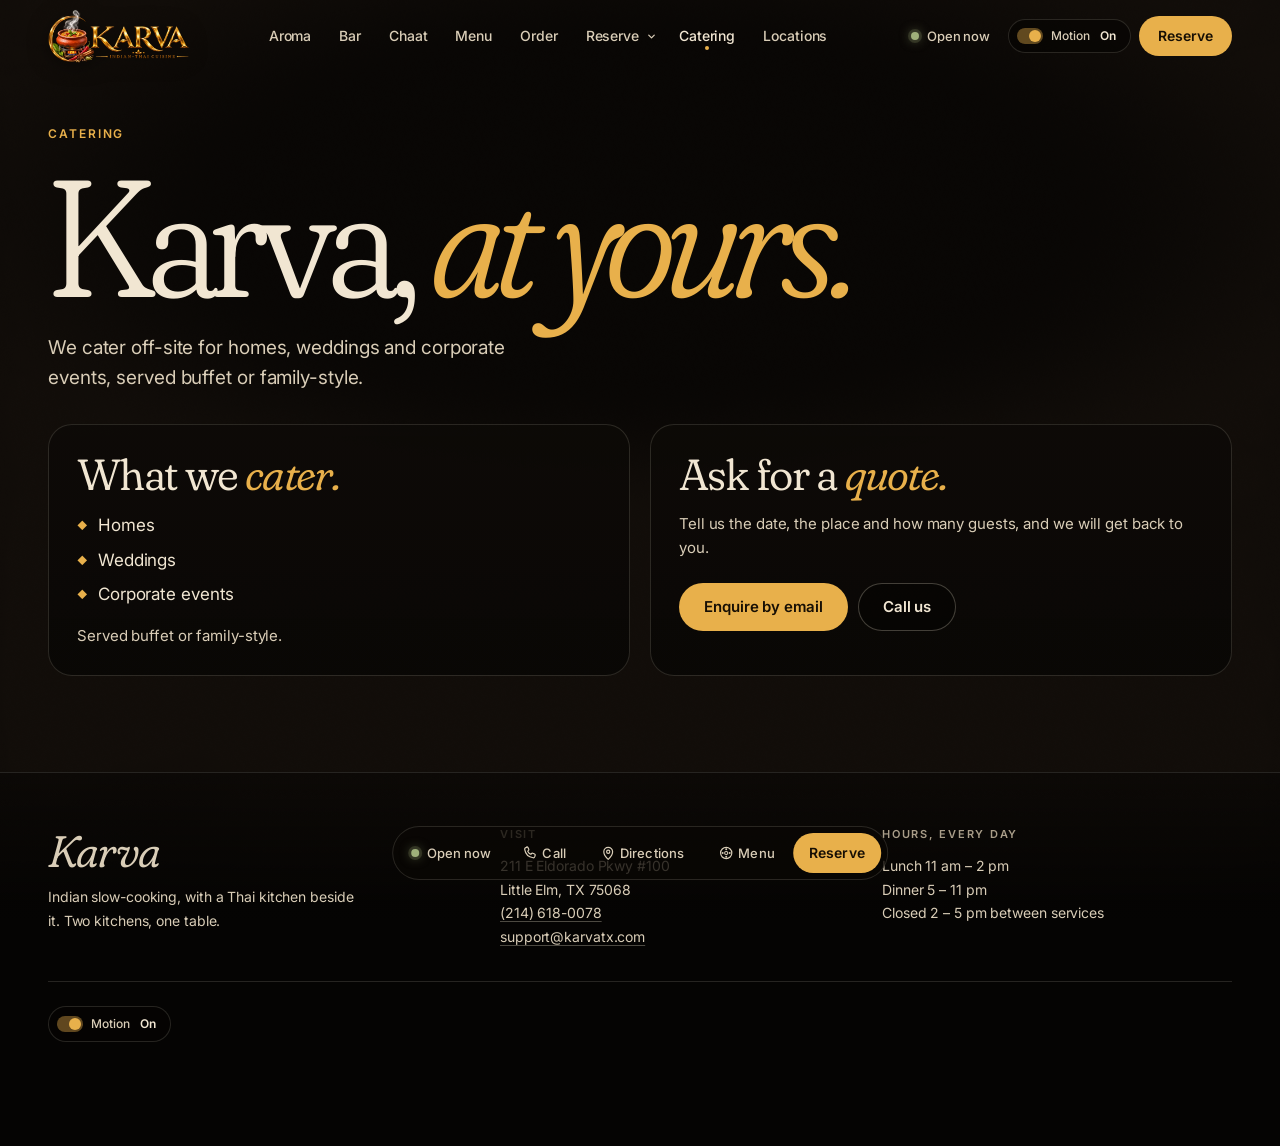
==== commit d466cc9b: "Menu bar: Aroma, Bar, Chaat, Menu with no Menu dropdown" ====
--- a/catering.html
+++ b/catering.html
@@ -23,7 +23,7 @@
   if (on && window.WebGLRenderingContext && !/[?&]fx=off/.test(location.search)) d.classList.add('fx-pending');
 })(document.documentElement);
 </script>
-<link rel="stylesheet" href="css/aroma.css?v=3">
+<link rel="stylesheet" href="css/aroma.css?v=4">
 <script type="module" src="js/site.js"></script>
 </head>
 <body data-atmos="table">
@@ -32,7 +32,7 @@
 <header class="nav" data-nav>
   <div class="nav__in">
     <a class="brand brand--logo" href="index.html"><img src="assets/brand/karva-logo-192.webp?v=2" width="502" height="192" alt="Karva, Indian-Thai cuisine. Home" decoding="async"></a>
-    <nav class="nav__links" aria-label="Pages"><a href="index.html">Aroma</a><div class="dd"><a class="dd__top" href="menu.html">Menu</a><button class="dd__btn" type="button" aria-expanded="false" aria-label="More Menu pages"><svg viewBox="0 0 12 12" aria-hidden="true"><path d="m3 4.5 3 3 3-3" fill="none" stroke="currentColor" stroke-width="1.4" stroke-linecap="round" stroke-linejoin="round"/></svg></button><div class="dd__menu"><a href="menu.html">Full menu</a><a href="chaat.html">Chaat</a><a href="drinks.html">Drinks</a><a href="specials.html">Specials</a></div></div><a href="order.html">Order</a><div class="dd"><a class="dd__top" href="table.html">Reserve</a><button class="dd__btn" type="button" aria-expanded="false" aria-label="More Reserve pages"><svg viewBox="0 0 12 12" aria-hidden="true"><path d="m3 4.5 3 3 3-3" fill="none" stroke="currentColor" stroke-width="1.4" stroke-linecap="round" stroke-linejoin="round"/></svg></button><div class="dd__menu"><a href="table.html">Book a table</a><a href="parties.html">Parties</a><a href="events.html">Events</a></div></div><a href="catering.html" aria-current="page">Catering</a><a href="locations.html">Locations</a></nav>
+    <nav class="nav__links" aria-label="Pages"><a href="index.html">Aroma</a><a href="drinks.html">Bar</a><a href="chaat.html">Chaat</a><a href="menu.html">Menu</a><a href="order.html">Order</a><div class="dd"><a class="dd__top" href="table.html">Reserve</a><button class="dd__btn" type="button" aria-expanded="false" aria-label="More Reserve pages"><svg viewBox="0 0 12 12" aria-hidden="true"><path d="m3 4.5 3 3 3-3" fill="none" stroke="currentColor" stroke-width="1.4" stroke-linecap="round" stroke-linejoin="round"/></svg></button><div class="dd__menu"><a href="table.html">Book a table</a><a href="parties.html">Parties</a><a href="events.html">Events</a></div></div><a href="catering.html" aria-current="page">Catering</a><a href="locations.html">Locations</a></nav>
     <div class="nav__acts">
       <p class="status" data-status><span class="status__dot" aria-hidden="true"></span><span data-status-text>11–2 · 5–11</span></p>
       <button class="motion" type="button" data-motion-toggle hidden aria-pressed="false"><span class="motion__track" aria-hidden="true"></span><span class="ml">Motion</span> <b data-motion-state>On</b></button>
@@ -40,7 +40,7 @@
       <details class="mnav">
         <summary aria-label="Open pages menu"><span class="mnav__ic" aria-hidden="true"></span>Pages</summary>
         <div class="mnav__sheet">
-          <nav aria-label="Pages"><a class="big" href="index.html"><small>01</small>Aroma</a><a class="big" href="menu.html"><small>02</small>Menu</a><p class="mnav__sub"><a href="chaat.html">Chaat</a><a href="drinks.html">Drinks</a><a href="specials.html">Specials</a></p><a class="big" href="order.html"><small>03</small>Order</a><a class="big" href="table.html"><small>04</small>Reserve</a><p class="mnav__sub"><a href="parties.html">Parties</a><a href="events.html">Events</a></p><a class="big" href="catering.html" aria-current="page"><small>05</small>Catering</a><a class="big" href="locations.html"><small>06</small>Locations</a></nav>
+          <nav aria-label="Pages"><a class="big" href="index.html"><small>01</small>Aroma</a><a class="big" href="drinks.html"><small>02</small>Bar</a><a class="big" href="chaat.html"><small>03</small>Chaat</a><a class="big" href="menu.html"><small>04</small>Menu</a><p class="mnav__sub"><a href="specials.html">Specials</a></p><a class="big" href="order.html"><small>05</small>Order</a><a class="big" href="table.html"><small>06</small>Reserve</a><p class="mnav__sub"><a href="parties.html">Parties</a><a href="events.html">Events</a></p><a class="big" href="catering.html" aria-current="page"><small>07</small>Catering</a><a class="big" href="locations.html"><small>08</small>Locations</a></nav>
           <div class="mnav__foot">
             <a class="btn btn--gold" href="tel:+12146180078" data-reserve aria-haspopup="dialog">Reserve</a>
             <a class="btn btn--line" href="tel:+12146180078">Call (214) 618-0078</a>
--- a/css/aroma.css
+++ b/css/aroma.css
@@ -174,6 +174,8 @@
 }
 @media (min-width: 1080px) { .nav .status { margin-right: 6px; } .nav .status [data-status-text] { position: static; width: auto; height: auto; clip-path: none; } }
 @media (max-width: 1099px) { .nav__acts .btn { display: none; } }
+/* smaller laptops: the open-hours pill steps aside so Reserve always fits */
+@media (min-width: 1100px) and (max-width: 1279px) { .nav__acts .status { display: none; } }
 @media (max-width: 380px) { .motion { padding: 0 8px; } .motion > span:not(.motion__track), .motion .ml { display: none; } }
 
 /* phone menu */
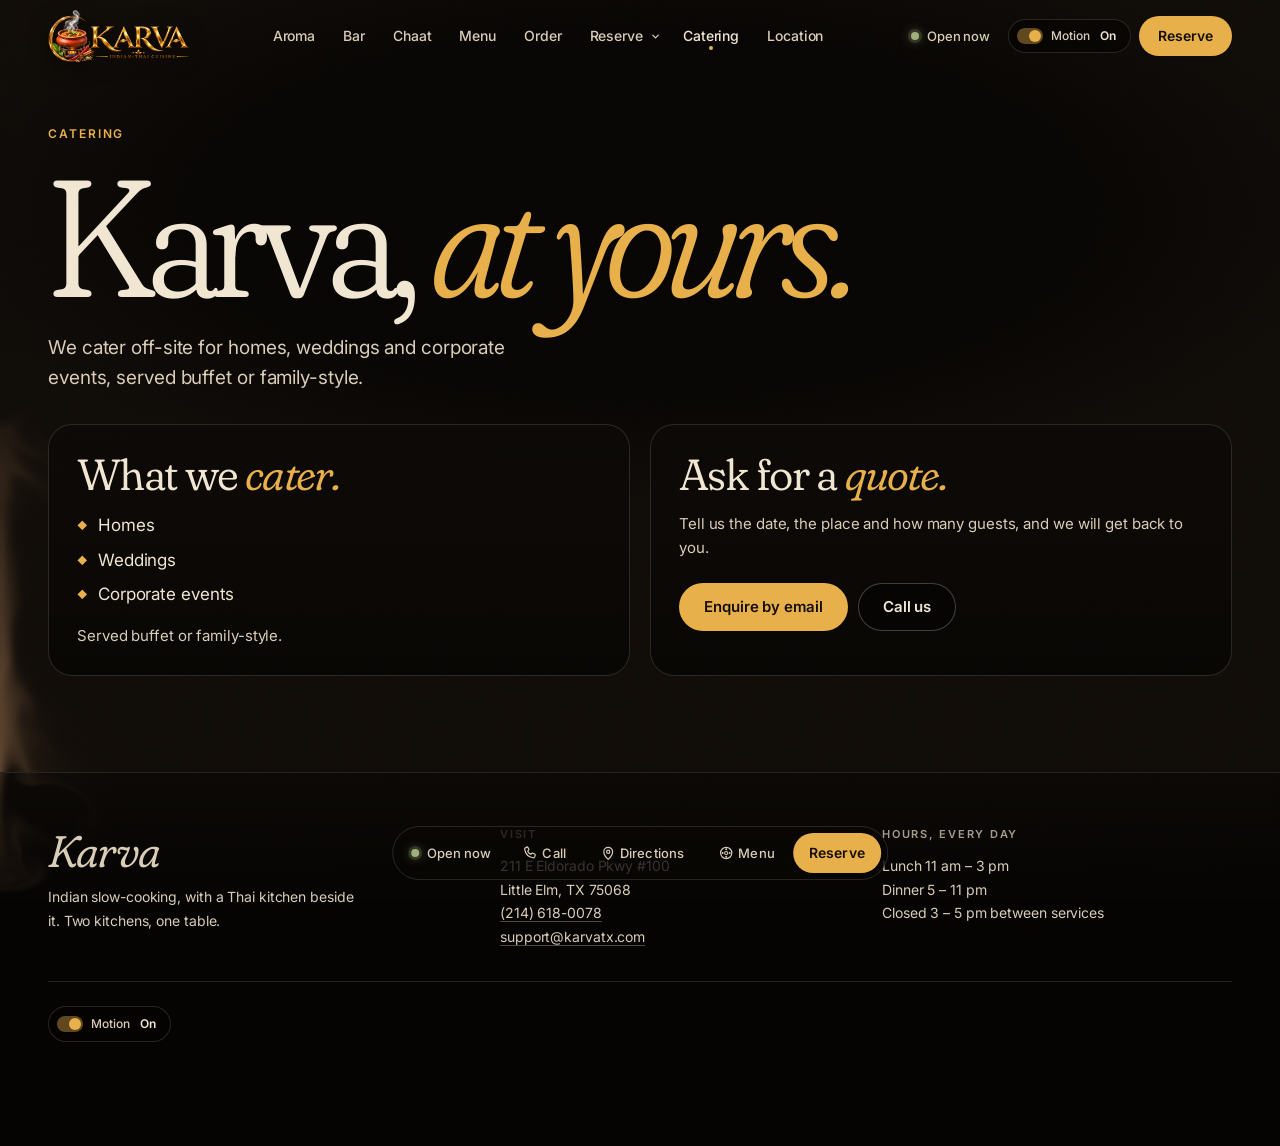
==== commit ac85f221: "Lunch runs until 3 pm; menu bar says Location" ====
--- a/catering.html
+++ b/catering.html
@@ -32,15 +32,15 @@
 <header class="nav" data-nav>
   <div class="nav__in">
     <a class="brand brand--logo" href="index.html"><img src="assets/brand/karva-logo-192.webp?v=2" width="502" height="192" alt="Karva, Indian-Thai cuisine. Home" decoding="async"></a>
-    <nav class="nav__links" aria-label="Pages"><a href="index.html">Aroma</a><a href="drinks.html">Bar</a><a href="chaat.html">Chaat</a><a href="menu.html">Menu</a><a href="order.html">Order</a><div class="dd"><a class="dd__top" href="table.html">Reserve</a><button class="dd__btn" type="button" aria-expanded="false" aria-label="More Reserve pages"><svg viewBox="0 0 12 12" aria-hidden="true"><path d="m3 4.5 3 3 3-3" fill="none" stroke="currentColor" stroke-width="1.4" stroke-linecap="round" stroke-linejoin="round"/></svg></button><div class="dd__menu"><a href="table.html">Book a table</a><a href="parties.html">Parties</a><a href="events.html">Events</a></div></div><a href="catering.html" aria-current="page">Catering</a><a href="locations.html">Locations</a></nav>
+    <nav class="nav__links" aria-label="Pages"><a href="index.html">Aroma</a><a href="drinks.html">Bar</a><a href="chaat.html">Chaat</a><a href="menu.html">Menu</a><a href="order.html">Order</a><div class="dd"><a class="dd__top" href="table.html">Reserve</a><button class="dd__btn" type="button" aria-expanded="false" aria-label="More Reserve pages"><svg viewBox="0 0 12 12" aria-hidden="true"><path d="m3 4.5 3 3 3-3" fill="none" stroke="currentColor" stroke-width="1.4" stroke-linecap="round" stroke-linejoin="round"/></svg></button><div class="dd__menu"><a href="table.html">Book a table</a><a href="parties.html">Parties</a><a href="events.html">Events</a></div></div><a href="catering.html" aria-current="page">Catering</a><a href="locations.html">Location</a></nav>
     <div class="nav__acts">
-      <p class="status" data-status><span class="status__dot" aria-hidden="true"></span><span data-status-text>11–2 · 5–11</span></p>
+      <p class="status" data-status><span class="status__dot" aria-hidden="true"></span><span data-status-text>11–3 · 5–11</span></p>
       <button class="motion" type="button" data-motion-toggle hidden aria-pressed="false"><span class="motion__track" aria-hidden="true"></span><span class="ml">Motion</span> <b data-motion-state>On</b></button>
       <a class="btn btn--gold btn--sm" href="tel:+12146180078" data-reserve aria-haspopup="dialog">Reserve</a>
       <details class="mnav">
         <summary aria-label="Open pages menu"><span class="mnav__ic" aria-hidden="true"></span>Pages</summary>
         <div class="mnav__sheet">
-          <nav aria-label="Pages"><a class="big" href="index.html"><small>01</small>Aroma</a><a class="big" href="drinks.html"><small>02</small>Bar</a><a class="big" href="chaat.html"><small>03</small>Chaat</a><a class="big" href="menu.html"><small>04</small>Menu</a><p class="mnav__sub"><a href="specials.html">Specials</a></p><a class="big" href="order.html"><small>05</small>Order</a><a class="big" href="table.html"><small>06</small>Reserve</a><p class="mnav__sub"><a href="parties.html">Parties</a><a href="events.html">Events</a></p><a class="big" href="catering.html" aria-current="page"><small>07</small>Catering</a><a class="big" href="locations.html"><small>08</small>Locations</a></nav>
+          <nav aria-label="Pages"><a class="big" href="index.html"><small>01</small>Aroma</a><a class="big" href="drinks.html"><small>02</small>Bar</a><a class="big" href="chaat.html"><small>03</small>Chaat</a><a class="big" href="menu.html"><small>04</small>Menu</a><p class="mnav__sub"><a href="specials.html">Specials</a></p><a class="big" href="order.html"><small>05</small>Order</a><a class="big" href="table.html"><small>06</small>Reserve</a><p class="mnav__sub"><a href="parties.html">Parties</a><a href="events.html">Events</a></p><a class="big" href="catering.html" aria-current="page"><small>07</small>Catering</a><a class="big" href="locations.html"><small>08</small>Location</a></nav>
           <div class="mnav__foot">
             <a class="btn btn--gold" href="tel:+12146180078" data-reserve aria-haspopup="dialog">Reserve</a>
             <a class="btn btn--line" href="tel:+12146180078">Call (214) 618-0078</a>
@@ -67,7 +67,7 @@
     </div>
     <div>
       <h2>Hours, every day</h2>
-      <p>Lunch 11 am – 2 pm<br>Dinner 5 – 11 pm<br>Closed 2 – 5 pm between services</p>
+      <p>Lunch 11 am – 3 pm<br>Dinner 5 – 11 pm<br>Closed 3 – 5 pm between services</p>
     </div>
     <div class="foot__base">
       <button class="motion" type="button" data-motion-toggle hidden aria-pressed="false"><span class="motion__track" aria-hidden="true"></span><span class="ml">Motion</span> <b data-motion-state>On</b></button>
@@ -75,7 +75,7 @@
   </div>
 </footer>
 <nav class="bar" aria-label="Quick actions">
-  <p class="status" data-status><span class="status__dot" aria-hidden="true"></span><span data-status-text>11–2 · 5–11</span></p>
+  <p class="status" data-status><span class="status__dot" aria-hidden="true"></span><span data-status-text>11–3 · 5–11</span></p>
   <a href="tel:+12146180078"><svg viewBox="0 0 20 20" aria-hidden="true"><path d="M6.2 2.8 4.4 3.3c-.9.3-1.5 1.2-1.3 2.1.9 5.4 5.1 9.6 10.5 10.5.9.2 1.8-.4 2.1-1.3l.5-1.8c.2-.6-.1-1.2-.7-1.5l-2.3-1c-.5-.2-1.1-.1-1.5.3l-.9 1c-1.7-.8-3.1-2.2-3.9-3.9l1-.9c.4-.4.5-1 .3-1.5l-1-2.3c-.3-.6-.9-.9-1.5-.7z" fill="none" stroke="currentColor" stroke-width="1.5" stroke-linejoin="round"/></svg>Call</a>
   <a href="https://www.google.com/maps/search/?api=1&amp;query=211+E+Eldorado+Pkwy+%23100%2C+Little+Elm%2C+TX+75068" target="_blank" rel="noopener"><svg viewBox="0 0 20 20" aria-hidden="true"><path d="M10 18s5.5-5.2 5.5-9.6A5.5 5.5 0 0 0 4.5 8.4C4.5 12.8 10 18 10 18z" fill="none" stroke="currentColor" stroke-width="1.5" stroke-linejoin="round"/><circle cx="10" cy="8.4" r="2" fill="none" stroke="currentColor" stroke-width="1.5"/></svg>Directions</a>
   <a href="menu.html"><svg viewBox="0 0 20 20" aria-hidden="true"><circle cx="10" cy="10" r="7" fill="none" stroke="currentColor" stroke-width="1.5"/><circle cx="10" cy="10" r="2" fill="none" stroke="currentColor" stroke-width="1.3"/><circle cx="10" cy="5.4" r="1.2" fill="currentColor"/><circle cx="14.4" cy="10" r="1.2" fill="currentColor"/><circle cx="10" cy="14.6" r="1.2" fill="currentColor"/><circle cx="5.6" cy="10" r="1.2" fill="currentColor"/></svg>Menu</a>
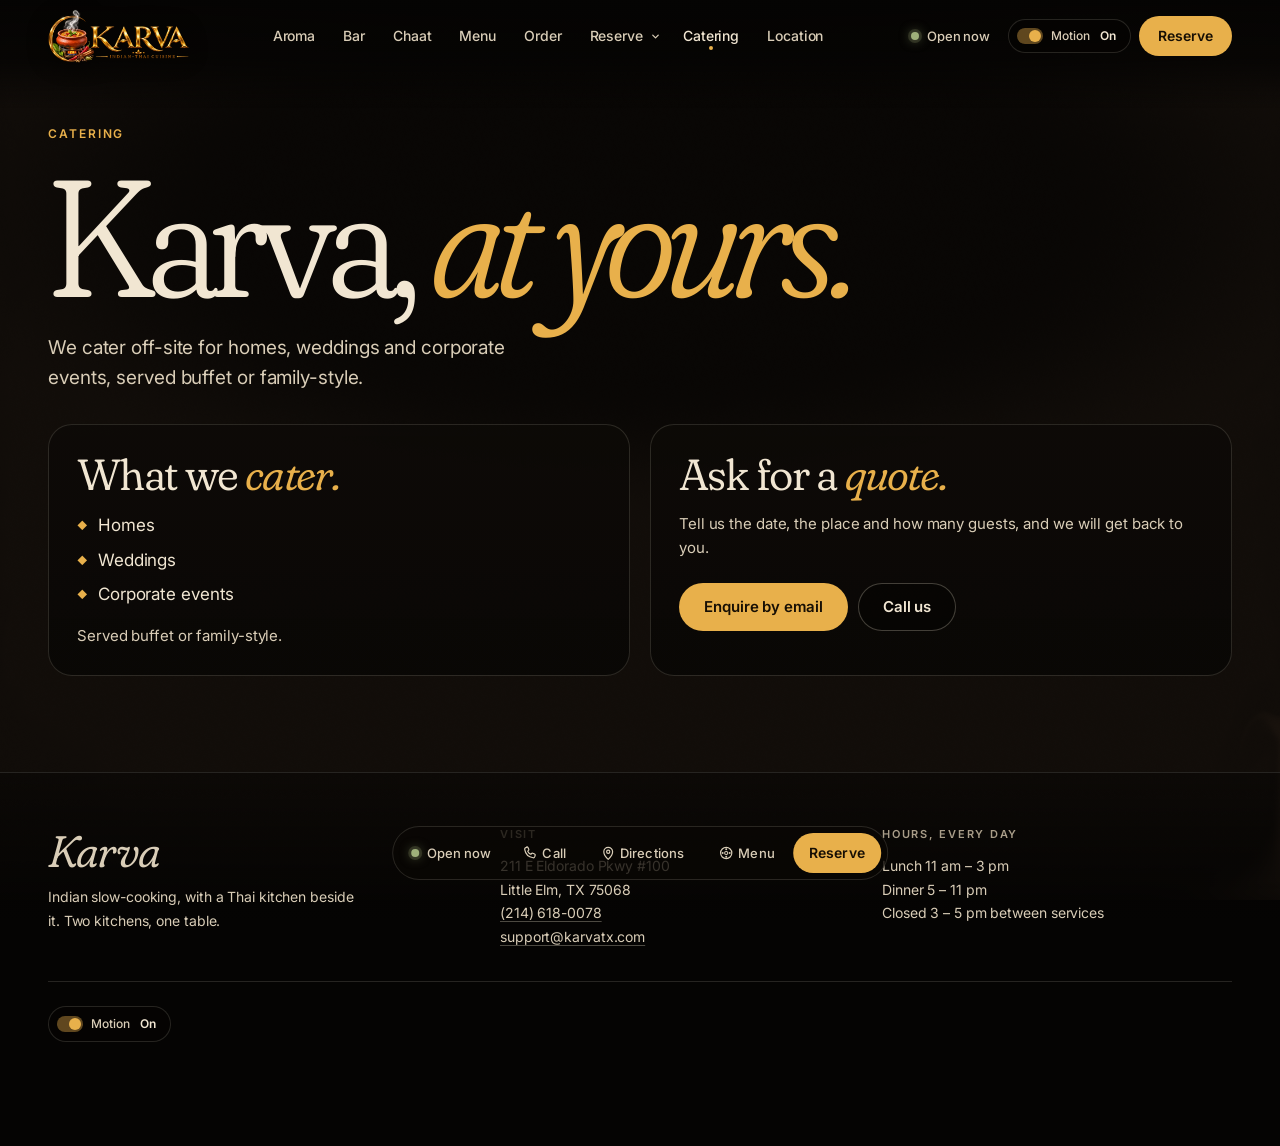
==== commit 955b6608: "Darker fade behind the top bar, shown at the very top too" ====
--- a/catering.html
+++ b/catering.html
@@ -23,7 +23,7 @@
   if (on && window.WebGLRenderingContext && !/[?&]fx=off/.test(location.search)) d.classList.add('fx-pending');
 })(document.documentElement);
 </script>
-<link rel="stylesheet" href="css/aroma.css?v=4">
+<link rel="stylesheet" href="css/aroma.css?v=5">
 <script type="module" src="js/site.js"></script>
 </head>
 <body data-atmos="table">
--- a/css/aroma.css
+++ b/css/aroma.css
@@ -144,8 +144,9 @@
 }
 .nav__in > * { pointer-events: auto; }
 .nav::before {
-  content: ""; position: absolute; inset: 0 0 -24px; pointer-events: none; opacity: 0; transition: opacity .5s;
-  background: linear-gradient(to bottom, rgba(5, 4, 3, .92), rgba(5, 4, 3, .6) 60%, transparent);
+  content: ""; position: absolute; inset: 0 0 -36px; pointer-events: none; opacity: 1; transition: opacity .5s;
+  /* always on, even at the very top, so the links stay readable over bright photos */
+  background: linear-gradient(to bottom, rgba(5, 4, 3, .96), rgba(5, 4, 3, .78) 55%, rgba(5, 4, 3, .32) 80%, transparent);
 }
 .nav.is-scrolled::before { opacity: 1; }
 .brand {
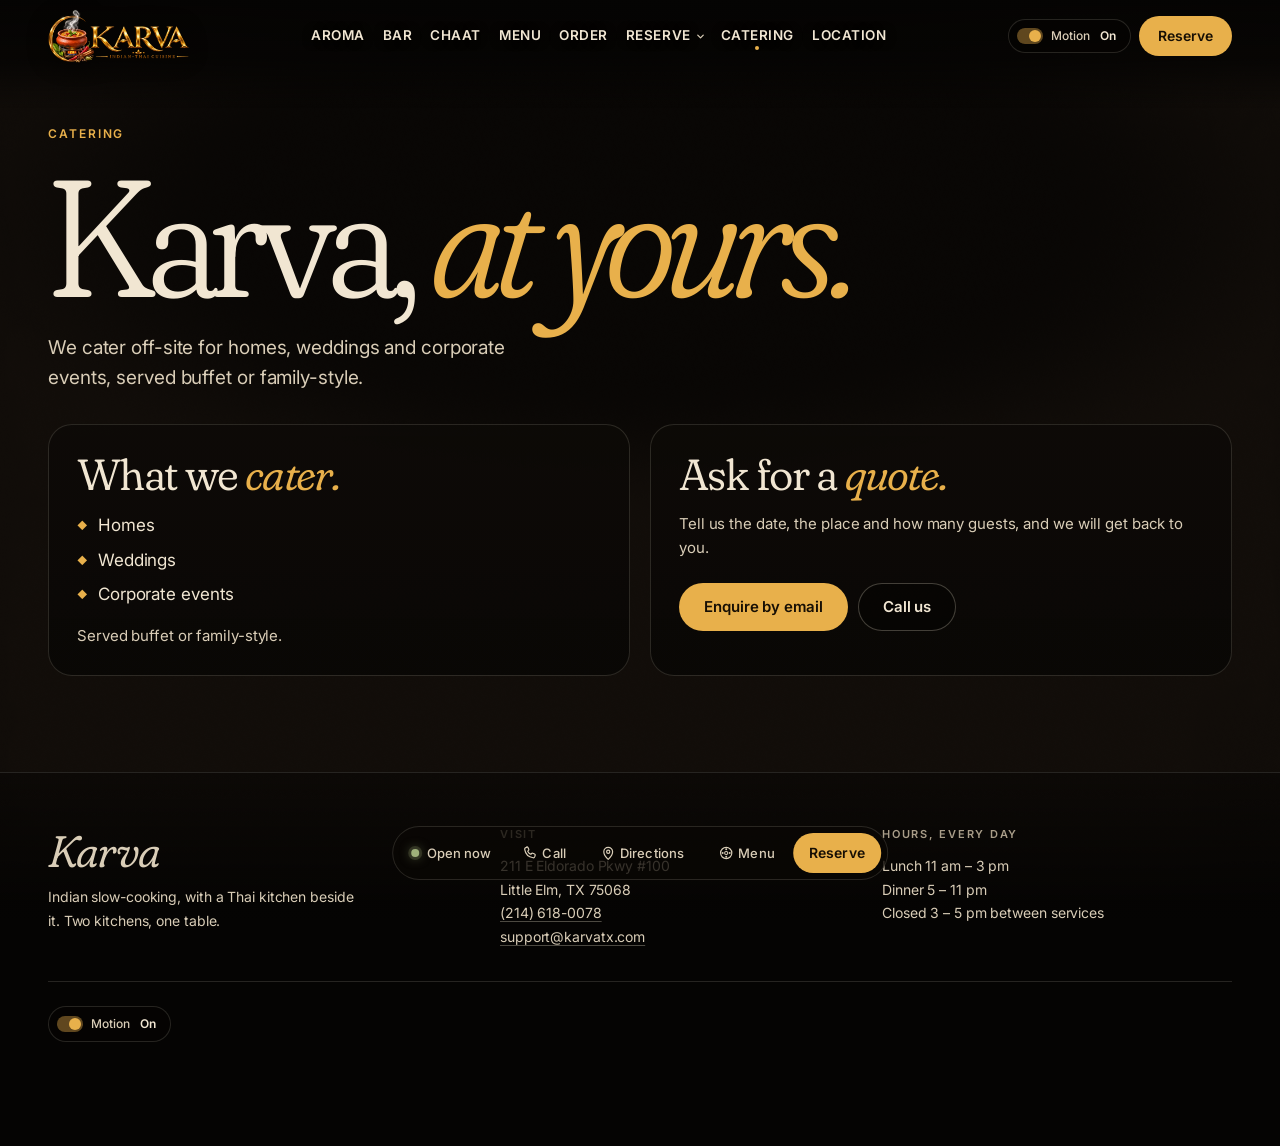
==== commit ff774f4f: "Bigger, bold, all-capital menu bar links" ====
--- a/catering.html
+++ b/catering.html
@@ -23,7 +23,7 @@
   if (on && window.WebGLRenderingContext && !/[?&]fx=off/.test(location.search)) d.classList.add('fx-pending');
 })(document.documentElement);
 </script>
-<link rel="stylesheet" href="css/aroma.css?v=5">
+<link rel="stylesheet" href="css/aroma.css?v=8">
 <script type="module" src="js/site.js"></script>
 </head>
 <body data-atmos="table">
--- a/css/aroma.css
+++ b/css/aroma.css
@@ -156,8 +156,11 @@
 }
 .brand::after { content: ""; position: absolute; left: 2px; right: 2px; bottom: 2px; height: 1px; background: var(--ghee); transform: scaleX(0); transform-origin: left; transition: transform .6s var(--ease); }
 .brand:hover::after { transform: scaleX(1); }
-.nav__links { display: none; gap: 4px; align-items: center; font: 500 14px/1 var(--ui); }
-.nav__links a { position: relative; padding: 10px 12px; text-decoration: none; color: var(--cream-2); border-radius: 999px; transition: color .3s; }
+.nav__links { display: none; gap: 4px; align-items: center; font: 600 15px/1 var(--ui); letter-spacing: 0.06em; text-transform: uppercase; }
+.nav__links .dd__menu { text-transform: none; letter-spacing: 0; font-size: 15px; }
+.nav__links a { position: relative; padding: 10px 12px; text-decoration: none; color: var(--cream); text-shadow: 0 1px 10px rgba(0, 0, 0, .55); border-radius: 999px; transition: color .3s; }
+/* smaller laptops: a touch smaller and tighter so every link still fits */
+@media (min-width: 1100px) and (max-width: 1365px) { .nav__links { font-size: 13.5px; letter-spacing: 0.04em; gap: 0; } .nav__links a { padding: 10px 9px; } }
 .nav__links a:hover, .nav__links a[aria-current="page"] { color: var(--cream); }
 .nav__links a[aria-current="page"]::after, .nav__links a:hover::after {
   content: ""; position: absolute; left: 50%; bottom: 3px; width: 4px; height: 4px; margin-left: -2px; border-radius: 50%; background: var(--ghee);
@@ -176,7 +179,7 @@
 @media (min-width: 1080px) { .nav .status { margin-right: 6px; } .nav .status [data-status-text] { position: static; width: auto; height: auto; clip-path: none; } }
 @media (max-width: 1099px) { .nav__acts .btn { display: none; } }
 /* smaller laptops: the open-hours pill steps aside so Reserve always fits */
-@media (min-width: 1100px) and (max-width: 1279px) { .nav__acts .status { display: none; } }
+@media (min-width: 1100px) and (max-width: 1365px) { .nav__acts .status { display: none; } }
 @media (max-width: 380px) { .motion { padding: 0 8px; } .motion > span:not(.motion__track), .motion .ml { display: none; } }
 
 /* phone menu */
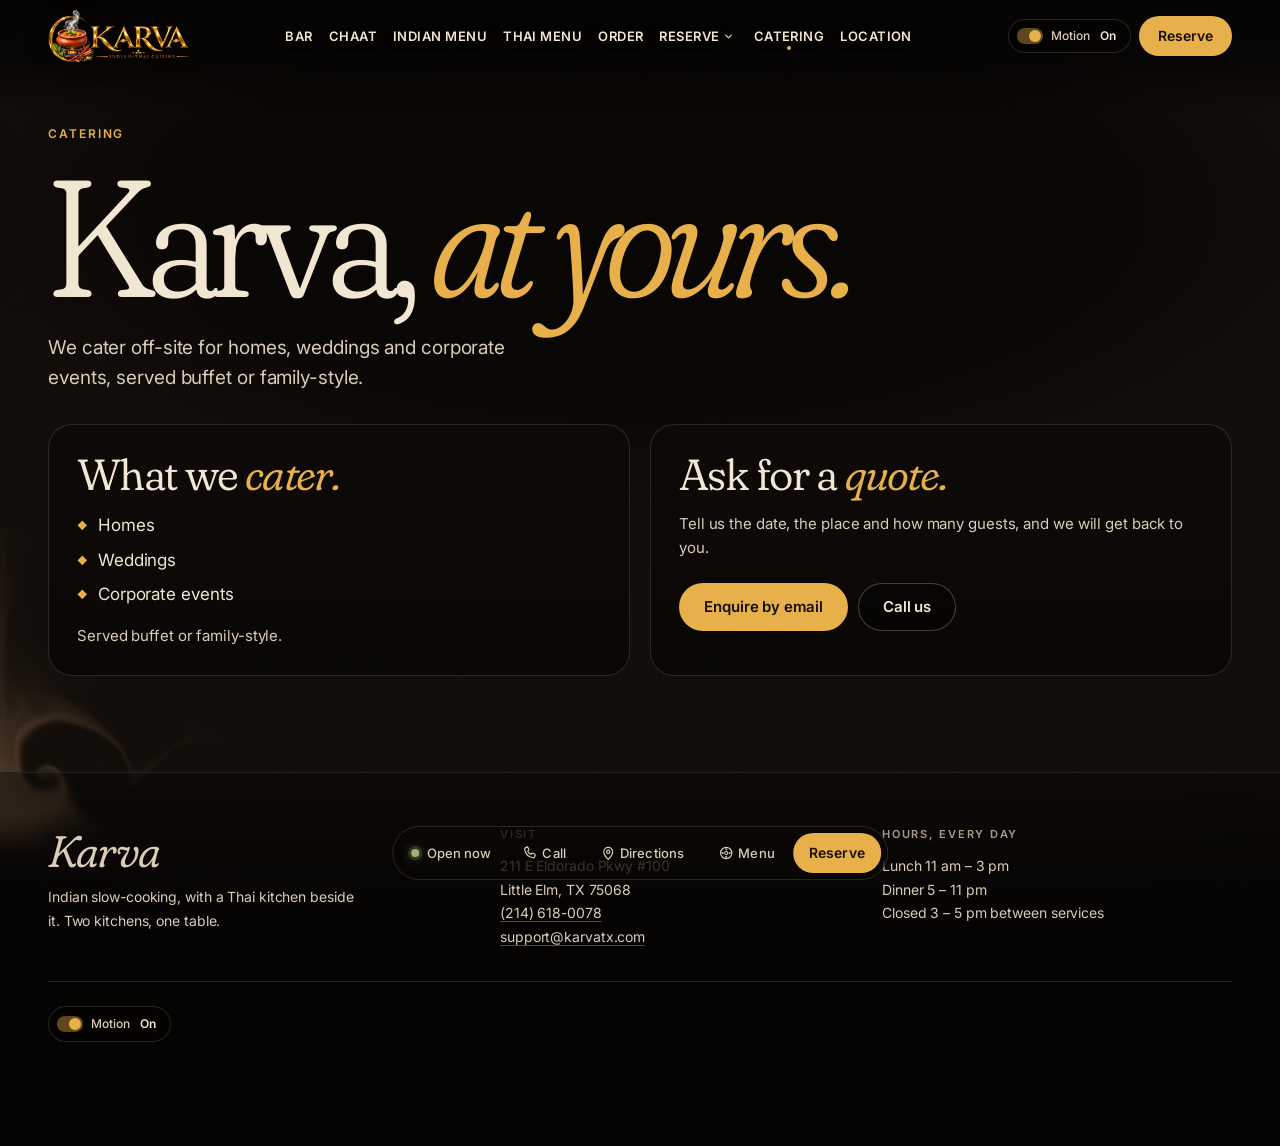
==== commit 18f9fbdb: "Top bar: Indian Menu and Thai Menu on one line; new home photo and tagline" ====
--- a/catering.html
+++ b/catering.html
@@ -23,7 +23,7 @@
   if (on && window.WebGLRenderingContext && !/[?&]fx=off/.test(location.search)) d.classList.add('fx-pending');
 })(document.documentElement);
 </script>
-<link rel="stylesheet" href="css/aroma.css?v=8">
+<link rel="stylesheet" href="css/aroma.css?v=12">
 <script type="module" src="js/site.js"></script>
 </head>
 <body data-atmos="table">
@@ -32,7 +32,7 @@
 <header class="nav" data-nav>
   <div class="nav__in">
     <a class="brand brand--logo" href="index.html"><img src="assets/brand/karva-logo-192.webp?v=2" width="502" height="192" alt="Karva, Indian-Thai cuisine. Home" decoding="async"></a>
-    <nav class="nav__links" aria-label="Pages"><a href="index.html">Aroma</a><a href="drinks.html">Bar</a><a href="chaat.html">Chaat</a><a href="menu.html">Menu</a><a href="order.html">Order</a><div class="dd"><a class="dd__top" href="table.html">Reserve</a><button class="dd__btn" type="button" aria-expanded="false" aria-label="More Reserve pages"><svg viewBox="0 0 12 12" aria-hidden="true"><path d="m3 4.5 3 3 3-3" fill="none" stroke="currentColor" stroke-width="1.4" stroke-linecap="round" stroke-linejoin="round"/></svg></button><div class="dd__menu"><a href="table.html">Book a table</a><a href="parties.html">Parties</a><a href="events.html">Events</a></div></div><a href="catering.html" aria-current="page">Catering</a><a href="locations.html">Location</a></nav>
+    <nav class="nav__links" aria-label="Pages"><a href="drinks.html">Bar</a><a href="chaat.html">Chaat</a><a href="menu.html" data-nav-menu="indian">Indian Menu</a><a href="menu.html#thai" data-nav-menu="thai">Thai Menu</a><a href="order.html">Order</a><div class="dd"><a class="dd__top" href="table.html">Reserve</a><button class="dd__btn" type="button" aria-expanded="false" aria-label="More Reserve pages"><svg viewBox="0 0 12 12" aria-hidden="true"><path d="m3 4.5 3 3 3-3" fill="none" stroke="currentColor" stroke-width="1.4" stroke-linecap="round" stroke-linejoin="round"/></svg></button><div class="dd__menu"><a href="table.html">Book a table</a><a href="parties.html">Parties</a><a href="events.html">Events</a></div></div><a href="catering.html" aria-current="page">Catering</a><a href="locations.html">Location</a></nav>
     <div class="nav__acts">
       <p class="status" data-status><span class="status__dot" aria-hidden="true"></span><span data-status-text>11–3 · 5–11</span></p>
       <button class="motion" type="button" data-motion-toggle hidden aria-pressed="false"><span class="motion__track" aria-hidden="true"></span><span class="ml">Motion</span> <b data-motion-state>On</b></button>
@@ -40,7 +40,7 @@
       <details class="mnav">
         <summary aria-label="Open pages menu"><span class="mnav__ic" aria-hidden="true"></span>Pages</summary>
         <div class="mnav__sheet">
-          <nav aria-label="Pages"><a class="big" href="index.html"><small>01</small>Aroma</a><a class="big" href="drinks.html"><small>02</small>Bar</a><a class="big" href="chaat.html"><small>03</small>Chaat</a><a class="big" href="menu.html"><small>04</small>Menu</a><p class="mnav__sub"><a href="specials.html">Specials</a></p><a class="big" href="order.html"><small>05</small>Order</a><a class="big" href="table.html"><small>06</small>Reserve</a><p class="mnav__sub"><a href="parties.html">Parties</a><a href="events.html">Events</a></p><a class="big" href="catering.html" aria-current="page"><small>07</small>Catering</a><a class="big" href="locations.html"><small>08</small>Location</a></nav>
+          <nav aria-label="Pages"><a class="big" href="drinks.html"><small>01</small>Bar</a><a class="big" href="chaat.html"><small>02</small>Chaat</a><a class="big" href="menu.html"><small>03</small>Indian Menu</a><a class="big" href="menu.html#thai"><small>04</small>Thai Menu</a><p class="mnav__sub"><a href="specials.html">Specials</a></p><a class="big" href="order.html"><small>05</small>Order</a><a class="big" href="table.html"><small>06</small>Reserve</a><p class="mnav__sub"><a href="parties.html">Parties</a><a href="events.html">Events</a></p><a class="big" href="catering.html" aria-current="page"><small>07</small>Catering</a><a class="big" href="locations.html"><small>08</small>Location</a></nav>
           <div class="mnav__foot">
             <a class="btn btn--gold" href="tel:+12146180078" data-reserve aria-haspopup="dialog">Reserve</a>
             <a class="btn btn--line" href="tel:+12146180078">Call (214) 618-0078</a>
--- a/css/aroma.css
+++ b/css/aroma.css
@@ -156,11 +156,12 @@
 }
 .brand::after { content: ""; position: absolute; left: 2px; right: 2px; bottom: 2px; height: 1px; background: var(--ghee); transform: scaleX(0); transform-origin: left; transition: transform .6s var(--ease); }
 .brand:hover::after { transform: scaleX(1); }
-.nav__links { display: none; gap: 4px; align-items: center; font: 600 15px/1 var(--ui); letter-spacing: 0.06em; text-transform: uppercase; }
+.nav__links { display: none; flex: none; gap: 4px; align-items: center; font: 600 15px/1 var(--ui); letter-spacing: 0.05em; text-transform: uppercase; white-space: nowrap; }
+.nav__links a, .nav__links .dd { flex: none; white-space: nowrap; }
 .nav__links .dd__menu { text-transform: none; letter-spacing: 0; font-size: 15px; }
 .nav__links a { position: relative; padding: 10px 12px; text-decoration: none; color: var(--cream); text-shadow: 0 1px 10px rgba(0, 0, 0, .55); border-radius: 999px; transition: color .3s; }
 /* smaller laptops: a touch smaller and tighter so every link still fits */
-@media (min-width: 1100px) and (max-width: 1365px) { .nav__links { font-size: 13.5px; letter-spacing: 0.04em; gap: 0; } .nav__links a { padding: 10px 9px; } }
+@media (min-width: 1100px) and (max-width: 1365px) { .nav__links { font-size: 13px; letter-spacing: 0.035em; gap: 0; } .nav__links a { padding: 10px 8px; } .nav__links .dd__btn { margin-right: -1px; } }
 .nav__links a:hover, .nav__links a[aria-current="page"] { color: var(--cream); }
 .nav__links a[aria-current="page"]::after, .nav__links a:hover::after {
   content: ""; position: absolute; left: 50%; bottom: 3px; width: 4px; height: 4px; margin-left: -2px; border-radius: 50%; background: var(--ghee);
@@ -179,7 +180,7 @@
 @media (min-width: 1080px) { .nav .status { margin-right: 6px; } .nav .status [data-status-text] { position: static; width: auto; height: auto; clip-path: none; } }
 @media (max-width: 1099px) { .nav__acts .btn { display: none; } }
 /* smaller laptops: the open-hours pill steps aside so Reserve always fits */
-@media (min-width: 1100px) and (max-width: 1365px) { .nav__acts .status { display: none; } }
+@media (min-width: 1100px) and (max-width: 1535px) { .nav__acts .status { display: none; } }
 @media (max-width: 380px) { .motion { padding: 0 8px; } .motion > span:not(.motion__track), .motion .ml { display: none; } }
 
 /* phone menu */
@@ -740,7 +741,7 @@
 
 /* Header menu: two groups open as small dropdowns */
 .nav__links .dd { position: relative; display: flex; align-items: center; }
-.nav__links .dd__btn { all: unset; box-sizing: border-box; display: grid; place-items: center; width: 22px; height: 30px; margin-left: -10px; border-radius: 8px; color: var(--cream-2); cursor: pointer; }
+.nav__links .dd__btn { all: unset; box-sizing: border-box; display: grid; place-items: center; width: 22px; height: 30px; margin-left: -10px; margin-right: 6px; border-radius: 8px; color: var(--cream-2); cursor: pointer; }
 .nav__links .dd__btn svg { width: 11px; height: 11px; transition: transform .3s var(--ease); }
 .nav__links .dd__btn:focus-visible { outline: 2px solid var(--ghee); outline-offset: 1px; }
 .nav__links .dd__menu {
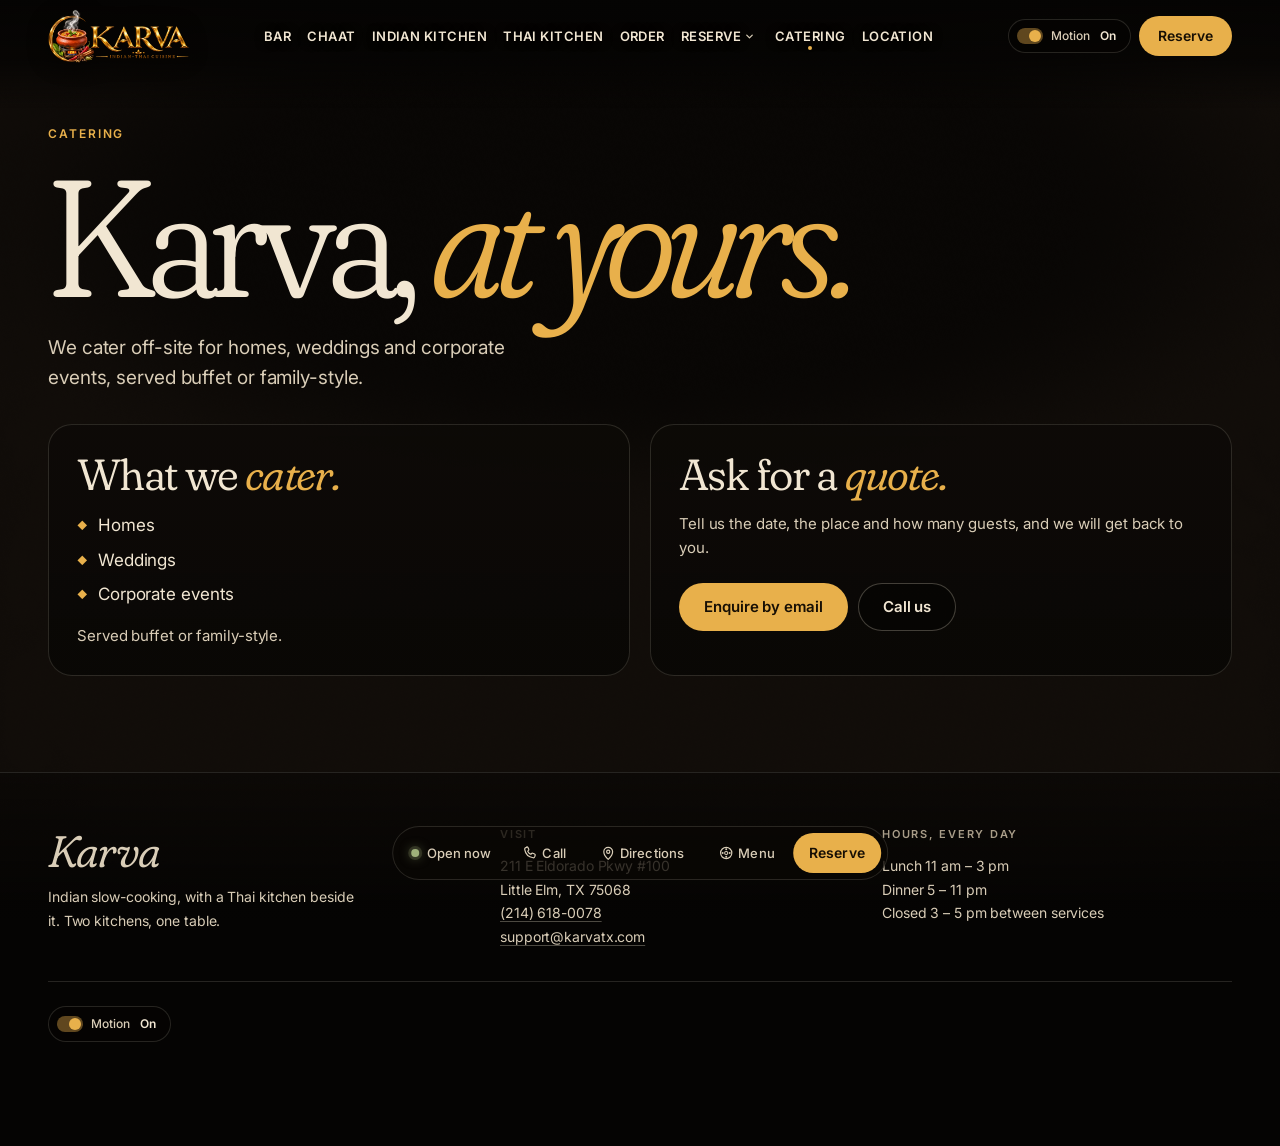
==== commit 9cd44d1c: "Top bar: Indian Kitchen and Thai Kitchen" ====
--- a/catering.html
+++ b/catering.html
@@ -32,7 +32,7 @@
 <header class="nav" data-nav>
   <div class="nav__in">
     <a class="brand brand--logo" href="index.html"><img src="assets/brand/karva-logo-192.webp?v=2" width="502" height="192" alt="Karva, Indian-Thai cuisine. Home" decoding="async"></a>
-    <nav class="nav__links" aria-label="Pages"><a href="drinks.html">Bar</a><a href="chaat.html">Chaat</a><a href="menu.html" data-nav-menu="indian">Indian Menu</a><a href="menu.html#thai" data-nav-menu="thai">Thai Menu</a><a href="order.html">Order</a><div class="dd"><a class="dd__top" href="table.html">Reserve</a><button class="dd__btn" type="button" aria-expanded="false" aria-label="More Reserve pages"><svg viewBox="0 0 12 12" aria-hidden="true"><path d="m3 4.5 3 3 3-3" fill="none" stroke="currentColor" stroke-width="1.4" stroke-linecap="round" stroke-linejoin="round"/></svg></button><div class="dd__menu"><a href="table.html">Book a table</a><a href="parties.html">Parties</a><a href="events.html">Events</a></div></div><a href="catering.html" aria-current="page">Catering</a><a href="locations.html">Location</a></nav>
+    <nav class="nav__links" aria-label="Pages"><a href="drinks.html">Bar</a><a href="chaat.html">Chaat</a><a href="menu.html" data-nav-menu="indian">Indian Kitchen</a><a href="menu.html#thai" data-nav-menu="thai">Thai Kitchen</a><a href="order.html">Order</a><div class="dd"><a class="dd__top" href="table.html">Reserve</a><button class="dd__btn" type="button" aria-expanded="false" aria-label="More Reserve pages"><svg viewBox="0 0 12 12" aria-hidden="true"><path d="m3 4.5 3 3 3-3" fill="none" stroke="currentColor" stroke-width="1.4" stroke-linecap="round" stroke-linejoin="round"/></svg></button><div class="dd__menu"><a href="table.html">Book a table</a><a href="parties.html">Parties</a><a href="events.html">Events</a></div></div><a href="catering.html" aria-current="page">Catering</a><a href="locations.html">Location</a></nav>
     <div class="nav__acts">
       <p class="status" data-status><span class="status__dot" aria-hidden="true"></span><span data-status-text>11–3 · 5–11</span></p>
       <button class="motion" type="button" data-motion-toggle hidden aria-pressed="false"><span class="motion__track" aria-hidden="true"></span><span class="ml">Motion</span> <b data-motion-state>On</b></button>
@@ -40,7 +40,7 @@
       <details class="mnav">
         <summary aria-label="Open pages menu"><span class="mnav__ic" aria-hidden="true"></span>Pages</summary>
         <div class="mnav__sheet">
-          <nav aria-label="Pages"><a class="big" href="drinks.html"><small>01</small>Bar</a><a class="big" href="chaat.html"><small>02</small>Chaat</a><a class="big" href="menu.html"><small>03</small>Indian Menu</a><a class="big" href="menu.html#thai"><small>04</small>Thai Menu</a><p class="mnav__sub"><a href="specials.html">Specials</a></p><a class="big" href="order.html"><small>05</small>Order</a><a class="big" href="table.html"><small>06</small>Reserve</a><p class="mnav__sub"><a href="parties.html">Parties</a><a href="events.html">Events</a></p><a class="big" href="catering.html" aria-current="page"><small>07</small>Catering</a><a class="big" href="locations.html"><small>08</small>Location</a></nav>
+          <nav aria-label="Pages"><a class="big" href="drinks.html"><small>01</small>Bar</a><a class="big" href="chaat.html"><small>02</small>Chaat</a><a class="big" href="menu.html"><small>03</small>Indian Kitchen</a><a class="big" href="menu.html#thai"><small>04</small>Thai Kitchen</a><p class="mnav__sub"><a href="specials.html">Specials</a></p><a class="big" href="order.html"><small>05</small>Order</a><a class="big" href="table.html"><small>06</small>Reserve</a><p class="mnav__sub"><a href="parties.html">Parties</a><a href="events.html">Events</a></p><a class="big" href="catering.html" aria-current="page"><small>07</small>Catering</a><a class="big" href="locations.html"><small>08</small>Location</a></nav>
           <div class="mnav__foot">
             <a class="btn btn--gold" href="tel:+12146180078" data-reserve aria-haspopup="dialog">Reserve</a>
             <a class="btn btn--line" href="tel:+12146180078">Call (214) 618-0078</a>
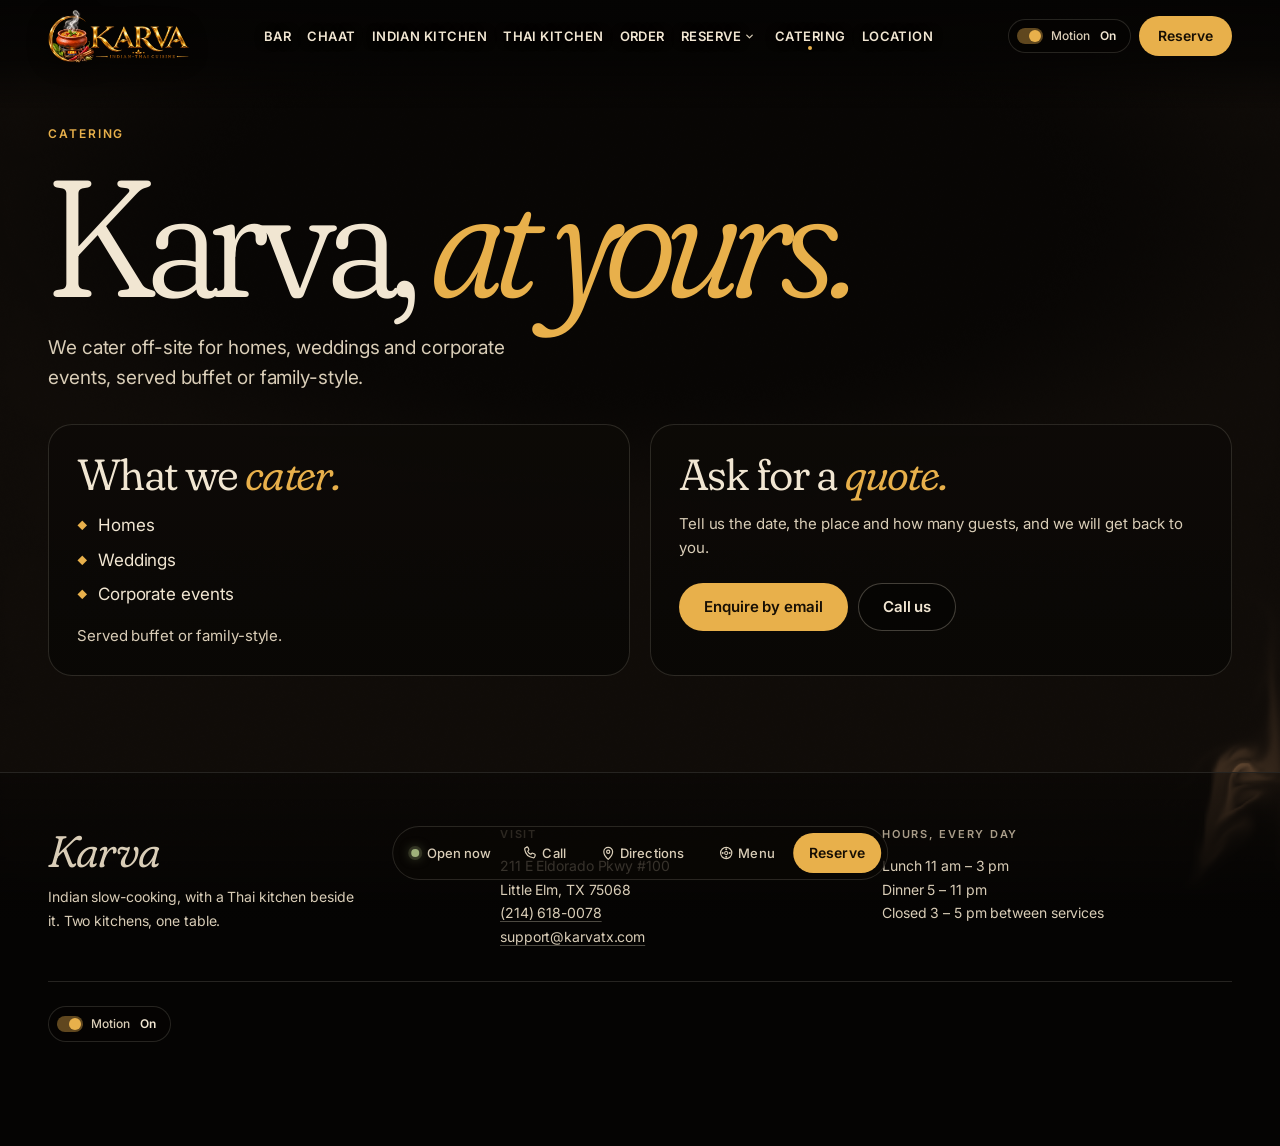
==== commit 78e5783c: "Google hosting setup and visitor analytics (GA4: calls, directions, order, reserve clicks)" ====
--- a/catering.html
+++ b/catering.html
@@ -25,6 +25,7 @@
 </script>
 <link rel="stylesheet" href="css/aroma.css?v=12">
 <script type="module" src="js/site.js"></script>
+<script src="js/analytics.js?v=1" defer></script>
 </head>
 <body data-atmos="table">
 <div class="haze" aria-hidden="true"></div>
